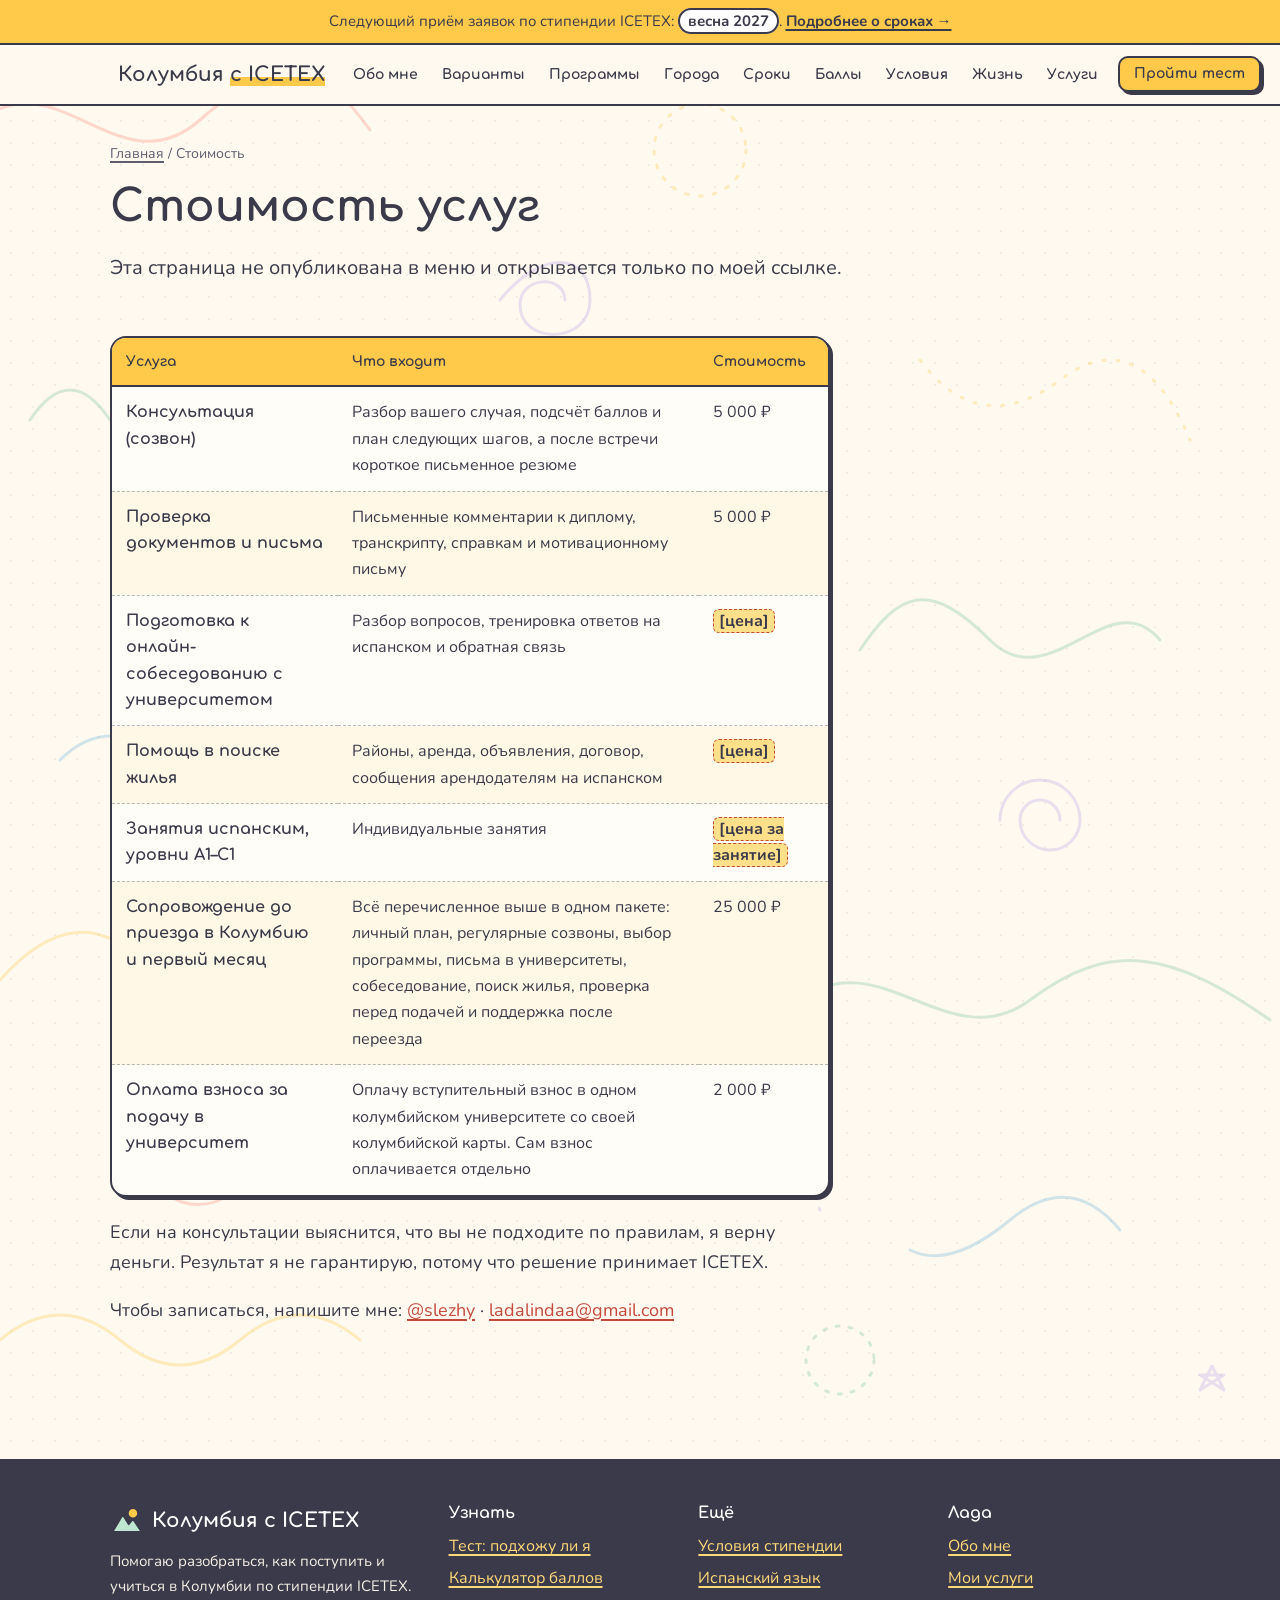
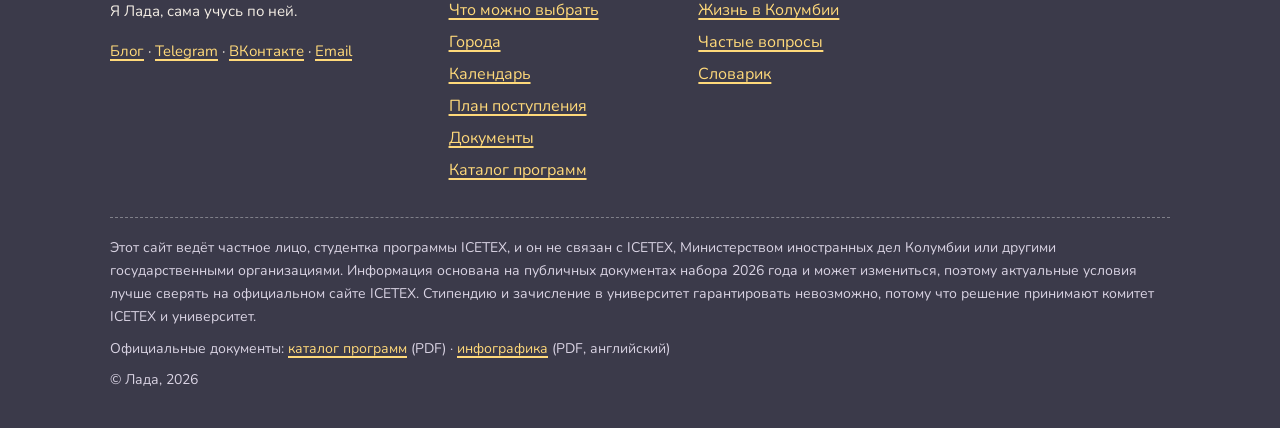
==== index.html @ 1577bf78 "Add files via upload" ====
<!DOCTYPE html>
<html lang="ru">
<head>
<meta charset="utf-8">
<meta name="viewport" content="width=device-width, initial-scale=1">
<title>Стоимость услуг</title>
<meta name="description" content="Закрытая страница">
<meta property="og:type" content="website">
<meta property="og:locale" content="ru_RU">
<meta property="og:title" content="Стоимость услуг">
<meta property="og:description" content="Закрытая страница">
<meta property="og:url" content="https://USERNAME.github.io/REPO/ceny-q7m2x/">
<meta name="theme-color" content="#FFC94A">
<link rel="icon" href="../assets/img/favicon.svg" type="image/svg+xml">
<link rel="preconnect" href="https://fonts.googleapis.com">
<link rel="preconnect" href="https://fonts.gstatic.com" crossorigin>
<link href="https://fonts.googleapis.com/css2?family=Caveat:wght@600&family=Comfortaa:wght@700&family=Nunito:wght@400;600;700;800&display=swap" rel="stylesheet">
<link rel="stylesheet" href="../assets/css/style.css">
<meta name="robots" content="noindex, nofollow">
</head>
<body>
<a class="skip-link" href="#main">Перейти к содержимому</a>

<!-- Плашка про ближайший набор: одинаковая на всех страницах -->
<div class="notice" role="note">
 <div class="notice__inner">
  <p>Следующий приём заявок по стипендии ICETEX: <mark class="hl hl--strong">весна 2027</mark>. <a href="../sroki/">Подробнее о сроках →</a></p>
 </div>
</div>

<header class="site-header">
 <div class="site-header__inner">
  <a class="logo" href="../" aria-label="На главную"><svg viewBox="0 0 40 40" aria-hidden="true"><circle cx="27" cy="12" r="6" fill="#FFC94A" stroke="#3B3A4A" stroke-width="2"/><path d="M3 34 L15 14 L22 25 L27 19 L37 34 Z" fill="#BFE6D0" stroke="#3B3A4A" stroke-width="2" stroke-linejoin="round"/></svg><span>Колумбия <em>с ICETEX</em></span></a>
  <button class="menu-toggle" type="button" aria-expanded="false" aria-controls="site-nav">Меню</button>
  <nav class="nav" id="site-nav" aria-label="Основное меню">
   <a href="../obo-mne/">Обо мне</a><a href="../varianty/">Варианты</a><a href="../katalog/">Программы</a><a href="../goroda/">Города</a><a href="../sroki/">Сроки</a><a href="../baly/">Баллы</a><a href="../usloviya/">Условия</a><a href="../byudzhet/">Жизнь</a><a href="../uslugi/">Услуги</a>
   <a class="btn" href="../test/">Пройти тест</a>
  </nav>
 </div>
</header>

<main id="main">
<section class="page-head"><div class="container"><nav class="crumbs" aria-label="Хлебные крошки"><a href="../">Главная</a> / Стоимость</nav><h1>Стоимость услуг</h1><p class="lead">Эта страница не опубликована в меню и открывается только по моей ссылке.</p></div></section><section class="section" style="padding-top:8px"><div class="container"><div class="text prose"><div class="table-wrap "><table><thead><tr><th scope="col">Услуга</th><th scope="col">Что входит</th><th scope="col">Стоимость</th></tr></thead><tbody><tr><td><strong>Консультация (созвон)</strong></td><td>Разбор вашего случая, подсчёт баллов и план следующих шагов, а после встречи короткое письменное резюме</td><td>5 000 ₽</td></tr><tr><td><strong>Проверка документов и письма</strong></td><td>Письменные комментарии к диплому, транскрипту, справкам и мотивационному письму</td><td>5 000 ₽</td></tr><tr><td><strong>Подготовка к онлайн-собеседованию с университетом</strong></td><td>Разбор вопросов, тренировка ответов на испанском и обратная связь</td><td><mark class="todo">[цена]</mark></td></tr><tr><td><strong>Помощь в поиске жилья</strong></td><td>Районы, аренда, объявления, договор, сообщения арендодателям на испанском</td><td><mark class="todo">[цена]</mark></td></tr><tr><td><strong>Занятия испанским, уровни A1–C1</strong></td><td>Индивидуальные занятия</td><td><mark class="todo">[цена за занятие]</mark></td></tr><tr><td><strong>Сопровождение до приезда в Колумбию и первый месяц</strong></td><td>Всё перечисленное выше в одном пакете: личный план, регулярные созвоны, выбор программы, письма в университеты, собеседование, поиск жилья, проверка перед подачей и поддержка после переезда</td><td>25 000 ₽</td></tr><tr><td><strong>Оплата взноса за подачу в университет</strong></td><td>Оплачу вступительный взнос в одном колумбийском университете со своей колумбийской карты. Сам взнос оплачивается отдельно</td><td>2 000 ₽</td></tr></tbody></table></div>
<p>Если на консультации выяснится, что вы не подходите по правилам, я верну деньги. Результат я не гарантирую, потому что решение принимает ICETEX.</p>
<p>Чтобы записаться, напишите мне: <a data-cfg="telegram" data-cfg-text class="is-todo" href="#">Telegram</a> · <a data-cfg="email" data-cfg-text class="is-todo" href="#">Email</a></p>
</div></div></section>
</main>

<div class="float-cta"><a class="btn" href="../test/">Пройти тест</a></div>

<footer class="site-footer">
 <div class="container">
  <div class="footer__grid">
   <div class="footer__about">
    <a class="logo" href="../" style="color:#fff"><svg viewBox="0 0 40 40" aria-hidden="true"><circle cx="27" cy="12" r="6" fill="#FFC94A" stroke="#3B3A4A" stroke-width="2"/><path d="M3 34 L15 14 L22 25 L27 19 L37 34 Z" fill="#BFE6D0" stroke="#3B3A4A" stroke-width="2" stroke-linejoin="round"/></svg><span>Колумбия с ICETEX</span></a>
    <p style="margin-top:12px">Помогаю разобраться, как поступить и учиться в Колумбии по стипендии ICETEX. Я Лада, сама учусь по ней.</p>
    <p><a data-cfg="instagram" class="is-todo " href="#">Блог</a> · <a data-cfg="telegram" class="is-todo " href="#">Telegram</a> · <a data-cfg="vk" class="is-todo " href="#">ВКонтакте</a> · <a data-cfg="email" class="is-todo " href="#">Email</a></p>
   </div>
   <div><h4>Узнать</h4><ul><li><a href="../test/">Тест: подхожу ли я</a></li><li><a href="../baly/">Калькулятор баллов</a></li><li><a href="../varianty/">Что можно выбрать</a></li><li><a href="../goroda/">Города</a></li><li><a href="../sroki/">Календарь</a></li><li><a href="../plan/">План поступления</a></li><li><a href="../dokumenty/">Документы</a></li><li><a href="../katalog/">Каталог программ</a></li></ul></div>
   <div><h4>Ещё</h4><ul><li><a href="../usloviya/">Условия стипендии</a></li><li><a href="../ispanskij/">Испанский язык</a></li><li><a href="../byudzhet/">Жизнь в Колумбии</a></li><li><a href="../voprosy/">Частые вопросы</a></li><li><a href="../slovar/">Словарик</a></li></ul></div>
   <div><h4>Лада</h4><ul><li><a href="../obo-mne/">Обо мне</a></li><li><a href="../uslugi/">Мои услуги</a></li></ul></div>
  </div>
  <div class="disclaimer">
   <p>Этот сайт ведёт частное лицо, студентка программы ICETEX, и он не связан с ICETEX, Министерством иностранных дел Колумбии или другими государственными организациями. Информация основана на публичных документах набора 2026 года и может измениться, поэтому актуальные условия лучше сверять на официальном сайте ICETEX. Стипендию и зачисление в университет гарантировать невозможно, потому что решение принимают комитет ICETEX и университет.</p>
   <p>Официальные документы: <a data-cfg="catalog" href="#">каталог программ</a> (PDF) · <a data-cfg="info" href="#">инфографика</a> (PDF, английский)</p>
   <p>© Лада, 2026</p>
  </div>
 </div>
</footer>

<script src="../assets/js/config.js"></script>
<script src="../assets/js/main.js"></script>
</body>
</html>
---- assets/css/style.css ----
/* ==========================================================================
   Сайт «Колумбия по стипендии ICETEX» — единый файл стилей
   Стиль: светлый «нарисованный от руки» (бумага, контур чернилами, маркер).
   Структура файла:
     1. Переменные (цвета, шрифты, радиусы)
     2. Базовые стили
     3. Макет (контейнеры, сетки)
     4. Плашка про набор и шапка
     5. Кнопки, карточки, бейджи, декор
     6. Главная: первый экран и блоки
     7. Заголовок внутренней страницы
     8. Текстовые страницы, списки, шаги
     9. Таблицы
    10. FAQ (аккордеон)
    11. Тест и калькулятор
    12. Города (фильтры)
    13. Формы
    14. Подвал
    15. Мобильная версия и доступность
   ========================================================================== */

/* ---------- 1. Переменные ---------- */
:root {
  --paper: #FFF9F0;        /* фон страницы */
  --paper-2: #FFF3E0;      /* чуть темнее, для полос */
  --card: #FFFDF8;         /* карточки */
  --ink: #3B3A4A;          /* основной текст и контуры */
  --ink-soft: #5F5E70;     /* вторичный текст (контраст на фоне > 4.5:1) */
  --mango: #FFC94A;        /* акцент: кнопки, маркер */
  --sky: #A8D8F0;
  --coral: #FF8C7A;
  --coral-text: #C4493A;   /* коралловый для текста */
  --mint: #BFE6D0;
  --lavender: #DCD0F2;
  --danger-bg: #FFE3DE;
  --ok-bg: #DFF3E7;

  /* «нарисованная» неровная рамка */
  --sketch: 255px 18px 225px 18px / 18px 225px 18px 255px;
  --sketch-2: 18px 225px 18px 255px / 255px 18px 225px 18px;

  --font-head: 'Comfortaa', 'Trebuchet MS', sans-serif;
  --font-body: 'Nunito', 'Segoe UI', sans-serif;
  --font-hand: 'Caveat', 'Segoe Script', cursive;

  --shadow: 4px 4px 0 var(--ink);
  --shadow-sm: 3px 3px 0 var(--ink);
  --line: 2px solid var(--ink);
  --maxw: 1100px;
  --textw: 720px;
}

/* ---------- 2. Базовые стили ---------- */
*, *::before, *::after { box-sizing: border-box; }
html { scroll-behavior: smooth; scroll-padding-top: 90px; -webkit-text-size-adjust: 100%; }
body {
  margin: 0;
  font-family: var(--font-body);
  font-size: 18px;
  line-height: 1.65;
  color: var(--ink);
  background-color: var(--paper);
  /* едва заметная «тетрадная» точка */
  background-image: radial-gradient(rgba(59,58,74,.07) 1px, transparent 1px);
  background-size: 22px 22px;
}
img, svg { max-width: 100%; display: block; }
a { color: var(--coral-text); text-decoration-thickness: 2px; text-underline-offset: 3px; }
a:hover { color: var(--ink); }
h1, h2, h3, h4 { font-family: var(--font-head); line-height: 1.25; margin: 0 0 .6em; color: var(--ink); }
h1 { font-size: clamp(28px, 5vw, 44px); }
h2 { font-size: clamp(24px, 3.6vw, 32px); }
h3 { font-size: clamp(19px, 2.6vw, 23px); }
p { margin: 0 0 1em; }
ul, ol { padding-left: 1.3em; margin: 0 0 1em; }
li { margin-bottom: .45em; }
hr { border: 0; border-top: 2px dashed rgba(59,58,74,.3); margin: 2em 0; }
:focus-visible { outline: 3px solid var(--coral-text); outline-offset: 3px; }
.skip-link {
  position: absolute; left: -999px; top: 8px; background: var(--mango); color: var(--ink);
  padding: 8px 14px; border: var(--line); border-radius: 10px; z-index: 100;
}
.skip-link:focus { left: 8px; }
.visually-hidden {
  position: absolute !important; width: 1px; height: 1px; overflow: hidden;
  clip: rect(0 0 0 0); white-space: nowrap;
}

/* ---------- 3. Макет ---------- */
.container { width: 100%; max-width: var(--maxw); margin: 0 auto; padding: 0 20px; }
.text { max-width: var(--textw); }
.section { padding: 56px 0; }
.section--tint { background: var(--paper-2); border-block: 2px dashed rgba(59,58,74,.25); }
.grid { display: grid; gap: 22px; }
.grid--2 { grid-template-columns: repeat(2, 1fr); }
.grid--3 { grid-template-columns: repeat(3, 1fr); }
.grid--4 { grid-template-columns: repeat(4, 1fr); }
.center { text-align: center; }
.stack > * + * { margin-top: 1.2em; }

/* ---------- 4. Плашка и шапка ---------- */
.notice {
  background: var(--mango);
  border-bottom: var(--line);
  font-size: 15px;
  line-height: 1.5;
}
.notice__inner { display: flex; gap: 12px; align-items: flex-start; padding: 10px 20px; max-width: var(--maxw); margin: 0 auto; }
.notice__icon { font-size: 20px; line-height: 1.3; }
.notice p { margin: 0; }
.notice a { color: var(--ink); font-weight: 700; white-space: nowrap; }

.site-header {
  position: sticky; top: 0; z-index: 50;
  background: rgba(255,249,240,.96);
  backdrop-filter: blur(6px);
  border-bottom: 2px solid var(--ink);
}
.site-header__inner { display: flex; align-items: center; gap: 18px; padding: 10px 20px; max-width: var(--maxw); margin: 0 auto; }
.logo {
  font-family: var(--font-head); font-weight: 700; font-size: 20px; color: var(--ink);
  text-decoration: none; display: flex; align-items: center; gap: 8px; white-space: nowrap;
}
.logo svg { width: 34px; height: 34px; }
.logo span em { font-style: normal; background: linear-gradient(transparent 60%, var(--mango) 60%); }
.nav { margin-left: auto; display: flex; align-items: center; gap: 4px; }
.nav a {
  font-family: var(--font-head); font-weight: 700; font-size: 14px; color: var(--ink);
  text-decoration: none; padding: 8px 10px; border-radius: 10px;
}
.nav a:hover { background: var(--lavender); }
.nav a[aria-current="page"] { background: var(--mango); border: 2px solid var(--ink); padding: 6px 8px; }
.nav .btn { margin-left: 6px; padding: 8px 14px; font-size: 14px; box-shadow: var(--shadow-sm); }
.menu-toggle {
  display: none; margin-left: auto; background: var(--mango); border: var(--line);
  border-radius: 12px; padding: 8px 14px; font: 700 15px var(--font-head); color: var(--ink);
  cursor: pointer; box-shadow: var(--shadow-sm);
}

/* ---------- 5. Кнопки, карточки, декор ---------- */
.btn {
  display: inline-flex; align-items: center; justify-content: center; gap: 8px;
  font-family: var(--font-head); font-weight: 700; font-size: 16px; line-height: 1.2;
  color: var(--ink); background: var(--mango);
  border: var(--line); border-radius: var(--sketch); padding: 14px 24px;
  text-decoration: none; cursor: pointer; box-shadow: var(--shadow);
  transition: transform .15s ease, box-shadow .15s ease;
}
.btn:hover { transform: translate(-2px,-2px); box-shadow: 6px 6px 0 var(--ink); color: var(--ink); }
.btn:active { transform: translate(2px,2px); box-shadow: 1px 1px 0 var(--ink); }
.btn--ghost { background: var(--card); }
.btn--coral { background: var(--coral); }
.btn--block { width: 100%; }
.btn[disabled] { opacity: .55; cursor: not-allowed; }
.btn-row { display: flex; flex-wrap: wrap; gap: 14px; margin-top: 1.2em; }

.card {
  background: var(--card); border: var(--line); border-radius: var(--sketch);
  padding: 24px; box-shadow: var(--shadow); position: relative;
}
.card--sky { background: #E5F4FB; }
.card--mint { background: #E7F6EE; }
.card--lavender { background: #EFE9FA; }
.card--sun { background: #FFF1C9; }
.card h3 { margin-bottom: .4em; }
.card p:last-child, .card ul:last-child { margin-bottom: 0; }
.card--link { text-decoration: none; color: var(--ink); display: block; transition: transform .15s, box-shadow .15s; }
.card--link:hover { transform: translate(-2px,-2px); box-shadow: 6px 6px 0 var(--ink); color: var(--ink); }
.card__emoji { font-size: 34px; line-height: 1; margin-bottom: 10px; }
.card__more { font-family: var(--font-head); font-weight: 700; color: var(--coral-text); margin-top: 10px; display: inline-block; }

/* заголовок с маркером */
.marker { background: linear-gradient(transparent 58%, var(--mango) 58%, var(--mango) 92%, transparent 92%); padding: 0 .12em; }
.marker--sky { background: linear-gradient(transparent 58%, var(--sky) 58%, var(--sky) 92%, transparent 92%); }
.marker--coral { background: linear-gradient(transparent 58%, #FFC1B6 58%, #FFC1B6 92%, transparent 92%); }

/* рукописная подпись */
.note { font-family: var(--font-hand); font-size: 26px; line-height: 1.2; color: var(--coral-text); }
.eyebrow { font-family: var(--font-hand); font-size: 26px; color: var(--coral-text); margin-bottom: 4px; }

.badge {
  display: inline-block; background: var(--lavender); border: 2px solid var(--ink);
  border-radius: 999px; padding: 3px 14px; font: 700 14px var(--font-head);
}
.badge--mango { background: var(--mango); }
.badge--mint { background: var(--mint); }
.badge--sky { background: var(--sky); }

/* «скотч» для фото */
.tape { position: relative; }
.tape::before {
  content: ""; position: absolute; top: -14px; left: 50%; width: 90px; height: 28px;
  transform: translateX(-50%) rotate(-3deg); background: rgba(255,201,74,.75);
  border: 1px dashed rgba(59,58,74,.35); z-index: 2;
}

/* пометки «заполнить» (видны, пока вы не вписали свои данные) */
mark.todo {
  background: #FFE08A; color: var(--ink); padding: 0 .3em; border-radius: 6px;
  border: 1.5px dashed var(--coral-text); font-weight: 700;
}
.is-todo { opacity: .6; }

/* ---------- 6. Главная ---------- */
.hero { padding: 48px 0 40px; position: relative; overflow: hidden; }
.hero__grid { display: grid; grid-template-columns: 1.25fr .75fr; gap: 36px; align-items: center; }
.hero h1 { margin-bottom: .5em; }
.hero__sub { font-size: 20px; color: var(--ink); max-width: 640px; }
.hero__author { font-family: var(--font-hand); font-size: 25px; line-height: 1.3; color: var(--coral-text); margin: 1em 0; }
.hero__hint { font-size: 15px; color: var(--ink-soft); margin-top: .8em; }
.hero__art { position: relative; min-height: 280px; }
.hero__art svg { width: 100%; height: auto; }

.checks { list-style: none; padding: 0; }
.checks li { position: relative; padding-left: 38px; margin-bottom: .9em; }
.checks li::before {
  content: "✓"; position: absolute; left: 0; top: 0; width: 26px; height: 26px; text-align: center;
  line-height: 24px; font-weight: 800; background: var(--mint); border: 2px solid var(--ink);
  border-radius: 50% 40% 50% 45%;
}

.steps { counter-reset: step; list-style: none; padding: 0; display: grid; gap: 18px; }
.steps > li {
  counter-increment: step; position: relative; background: var(--card); border: var(--line);
  border-radius: var(--sketch-2); padding: 18px 20px 18px 74px; box-shadow: var(--shadow-sm); margin: 0;
}
.steps > li::before {
  content: counter(step); position: absolute; left: 18px; top: 16px; width: 40px; height: 40px;
  display: grid; place-items: center; font: 700 20px var(--font-head); background: var(--mango);
  border: var(--line); border-radius: 50% 45% 55% 45%;
}
.steps > li strong:first-child { font-family: var(--font-head); }

.doubt { border-left: 6px solid var(--coral); padding: 4px 0 4px 18px; margin-bottom: 1.4em; }
.doubt h3 { margin-bottom: .2em; font-size: 19px; }

.cta-final { text-align: center; padding: 40px 24px; }
.cta-final h2 { max-width: 640px; margin-inline: auto; }

/* ---------- 7. Заголовок внутренней страницы ---------- */
.page-head { padding: 36px 0 24px; }
.crumbs { font-size: 14px; color: var(--ink-soft); margin-bottom: 14px; }
.crumbs a { color: var(--ink-soft); }
.page-head h1 { margin-bottom: .4em; }
.lead { font-size: 20px; max-width: 760px; }
.checked { display: inline-block; margin-top: .4em; font-size: 14px; color: var(--ink-soft); }

/* ---------- 8. Текстовые страницы ---------- */
.prose h2 { margin-top: 1.8em; }
.prose h3 { margin-top: 1.5em; }
.prose > :first-child { margin-top: 0; }
.callout {
  border: var(--line); border-radius: var(--sketch); padding: 18px 22px; background: #FFF1C9;
  margin: 1.4em 0; box-shadow: var(--shadow-sm);
}
.callout--sky { background: #E5F4FB; }
.callout--mint { background: #E7F6EE; }
.callout--coral { background: var(--danger-bg); }
.callout > :last-child { margin-bottom: 0; }
.callout strong.callout__title { font-family: var(--font-head); display: block; margin-bottom: .3em; }
.cta-box { margin: 2em 0 0; }
.toc { display: flex; flex-wrap: wrap; gap: 10px; margin: 0 0 1.6em; padding: 0; list-style: none; }
.toc a { display: inline-block; padding: 6px 14px; border: 2px solid var(--ink); border-radius: 999px; background: var(--card); text-decoration: none; color: var(--ink); font: 700 14px var(--font-head); }
.toc a:hover { background: var(--mango); }

.timeline { list-style: none; padding: 0; border-left: 3px dashed var(--ink); margin-left: 12px; }
.timeline li { position: relative; padding: 0 0 14px 28px; margin: 0; }
.timeline li::before { content: ""; position: absolute; left: -11px; top: 8px; width: 18px; height: 18px; background: var(--mango); border: 2px solid var(--ink); border-radius: 50%; }

.photo-frame {
  background: var(--lavender); border: var(--line); border-radius: var(--sketch); padding: 12px;
  box-shadow: var(--shadow); aspect-ratio: 4/5; display: grid; place-items: center; overflow: hidden; position: relative;
}
.photo-frame img { width: 100%; height: 100%; object-fit: cover; border-radius: 14px; }
.photo-frame__ph { text-align: center; font-family: var(--font-hand); font-size: 28px; padding: 20px; }

/* ---------- 9. Таблицы ---------- */
.table-wrap { overflow-x: auto; margin: 1.2em 0; border: var(--line); border-radius: 16px; background: var(--card); box-shadow: var(--shadow-sm); }
table { width: 100%; border-collapse: collapse; font-size: 16px; }
th, td { padding: 12px 14px; text-align: left; vertical-align: top; border-bottom: 1.5px dashed rgba(59,58,74,.35); }
thead th { background: var(--mango); font-family: var(--font-head); font-size: 14px; border-bottom: var(--line); white-space: nowrap; }
tbody tr:last-child td { border-bottom: 0; }
tbody tr:nth-child(even) { background: rgba(255,201,74,.10); }
td strong { font-family: var(--font-head); }
.pts { display: inline-block; min-width: 38px; text-align: center; padding: 1px 8px; border: 2px solid var(--ink); border-radius: 999px; font: 700 15px var(--font-head); }
.pts--20 { background: var(--mint); }
.pts--10 { background: var(--sky); }
.pts--5  { background: var(--lavender); }
tfoot td { font-weight: 800; background: var(--paper-2); }

/* ---------- 10. FAQ ---------- */
details.faq { background: var(--card); border: var(--line); border-radius: 16px; margin-bottom: 14px; box-shadow: var(--shadow-sm); }
details.faq summary {
  cursor: pointer; list-style: none; padding: 16px 52px 16px 20px; font: 700 17px var(--font-head); position: relative;
}
details.faq summary::-webkit-details-marker { display: none; }
details.faq summary::after {
  content: "+"; position: absolute; right: 16px; top: 50%; transform: translateY(-50%);
  width: 28px; height: 28px; line-height: 24px; text-align: center; font-size: 22px;
  background: var(--mango); border: 2px solid var(--ink); border-radius: 50%;
}
details.faq[open] summary::after { content: "–"; }
details.faq .faq__body { padding: 0 20px 18px; }
details.faq .faq__body p:last-child { margin: 0; }

/* ---------- 11. Тест и калькулятор ---------- */
.quiz { display: grid; gap: 16px; }
.q {
  background: var(--card); border: var(--line); border-radius: var(--sketch-2); padding: 18px 20px;
  box-shadow: var(--shadow-sm); border-inline-start-width: 6px;
}
.q.is-yes { border-inline-start-color: #2F9E6B; }
.q.is-no { border-inline-start-color: var(--coral-text); }
.q fieldset { border: 0; margin: 0; padding: 0; }
.q legend { font-weight: 700; padding: 0; margin-bottom: 10px; }
.q__num { font-family: var(--font-head); color: var(--coral-text); margin-right: 6px; }
.choice { display: inline-flex; gap: 10px; margin-right: 12px; }
.choice input { position: absolute; opacity: 0; }
.choice span {
  display: inline-block; padding: 8px 22px; border: var(--line); border-radius: 999px; background: var(--paper);
  font: 700 15px var(--font-head); cursor: pointer; transition: background .15s;
}
.choice input:focus-visible + span { outline: 3px solid var(--coral-text); outline-offset: 2px; }
.choice input:checked + span { background: var(--mango); box-shadow: 2px 2px 0 var(--ink); }
.quiz-progress { height: 14px; border: var(--line); border-radius: 999px; background: var(--card); overflow: hidden; margin-bottom: 8px; }
.quiz-progress i { display: block; height: 100%; width: 0; background: var(--mango); border-right: 2px solid var(--ink); transition: width .3s; }
.quiz-progress-label { font-size: 14px; color: var(--ink-soft); margin-bottom: 18px; }

.result { display: none; margin-top: 28px; }
.result.is-shown { display: block; animation: pop .35s ease; }
.result__score { font: 700 clamp(40px, 8vw, 64px) var(--font-head); line-height: 1; }
.result__score small { font-size: .4em; color: var(--ink-soft); }
.meter { height: 22px; border: var(--line); border-radius: 999px; background: var(--card); overflow: hidden; margin: 14px 0; }
.meter i { display: block; height: 100%; width: 0; background: linear-gradient(90deg, var(--mango), var(--coral)); transition: width .5s ease; }
@keyframes pop { from { opacity: 0; transform: translateY(8px); } to { opacity: 1; transform: none; } }

.calc-grid { display: grid; grid-template-columns: repeat(2, 1fr); gap: 18px; }
.field { display: grid; gap: 6px; }
.field > label, .field > .label { font: 700 15px var(--font-head); }
.field small { color: var(--ink-soft); font-size: 14px; line-height: 1.4; }

/* ---------- 12. Города ---------- */
.filters { display: flex; flex-wrap: wrap; gap: 10px; align-items: center; margin: 1.2em 0 .6em; }
.chip {
  padding: 8px 16px; border: var(--line); border-radius: 999px; background: var(--card);
  font: 700 14px var(--font-head); color: var(--ink); cursor: pointer;
}
.chip[aria-pressed="true"] { background: var(--mango); box-shadow: 2px 2px 0 var(--ink); }
.filters input[type="search"] { flex: 1 1 200px; max-width: 280px; }
.count-note { font-size: 14px; color: var(--ink-soft); }
th button.sort { all: unset; cursor: pointer; font: inherit; }
th button.sort:focus-visible { outline: 3px solid var(--coral-text); }
th button.sort::after { content: " ↕"; font-weight: 400; }
tr[hidden] { display: none; }

/* ---------- 13. Формы ---------- */
input[type="text"], input[type="email"], input[type="search"], select, textarea {
  width: 100%; font: 400 17px var(--font-body); color: var(--ink); background: var(--card);
  border: var(--line); border-radius: 14px; padding: 12px 14px;
}
textarea { min-height: 120px; resize: vertical; }
select { appearance: auto; }
input:focus, select:focus, textarea:focus { outline: 3px solid var(--sky); outline-offset: 1px; }
.consent { display: flex; gap: 10px; align-items: flex-start; font-size: 15px; line-height: 1.45; }
.consent input { width: 22px; height: 22px; margin-top: 2px; flex: none; accent-color: var(--coral-text); }
.form { display: grid; gap: 14px; }
.form__msg { display: none; padding: 12px 16px; border: var(--line); border-radius: 12px; font-weight: 700; }
.form__msg.is-shown { display: block; }
.form__msg--ok { background: var(--ok-bg); }
.form__msg--err { background: var(--danger-bg); }
.hp { position: absolute; left: -9999px; }
.subscribe { display: grid; grid-template-columns: 1fr 1fr; gap: 28px; align-items: center; }
.subscribe__row { display: flex; gap: 10px; flex-wrap: wrap; }
.subscribe__row input { flex: 1 1 220px; }

/* ---------- 14. Подвал ---------- */
.site-footer { background: var(--ink); color: #F5EFE6; margin-top: 60px; padding: 44px 0 28px; }
.site-footer a { color: #FFD97A; }
.site-footer a:hover { color: #fff; }
.footer__grid { display: grid; grid-template-columns: 1.4fr 1fr 1fr 1fr; gap: 28px; }
.footer__grid h4 { color: #fff; font-size: 16px; margin-bottom: .6em; }
.footer__grid ul { list-style: none; padding: 0; margin: 0; }
.footer__grid li { margin-bottom: .35em; font-size: 16px; }
.footer__about { font-size: 15px; }
.disclaimer { border-top: 1px dashed rgba(255,255,255,.35); margin-top: 28px; padding-top: 18px; font-size: 14px; color: #D9D3E3; }
.disclaimer p { margin-bottom: .6em; }

/* плавающая кнопка «Пройти тест» на телефоне */
.float-cta { display: none; }

/* ---------- 15. Мобильная версия и доступность ---------- */
@media (max-width: 1120px) {
  .grid--4 { grid-template-columns: repeat(2, 1fr); }
  .footer__grid { grid-template-columns: 1fr 1fr; }
  .nav a { padding: 8px 6px; font-size: 13px; }
}
@media (max-width: 1120px) {
  .menu-toggle { display: block; }
  .nav {
    display: none; position: absolute; left: 0; right: 0; top: 100%; flex-direction: column; align-items: stretch;
    gap: 2px; background: var(--paper); border-bottom: 2px solid var(--ink); padding: 12px 20px 18px;
    max-height: calc(100vh - 80px); overflow-y: auto;
  }
  .nav.is-open { display: flex; }
  .nav a { font-size: 17px; padding: 12px 10px; }
  .nav .btn { margin: 8px 0 0; text-align: center; }
  .site-header { position: sticky; }
}
@media (max-width: 720px) {
  body { font-size: 17px; }
  .section { padding: 40px 0; }
  .hero__grid, .subscribe { grid-template-columns: 1fr; }
  .hero__art { min-height: 0; max-width: 240px; margin: 0 auto; }
  .grid--2, .grid--3, .grid--4, .calc-grid { grid-template-columns: 1fr; }
  .btn { width: 100%; }
  .btn-row { flex-direction: column; }
  .steps > li { padding-left: 66px; }
  .footer__grid { grid-template-columns: 1fr; }
  .notice__inner { padding: 10px 16px; }
  .notice a { white-space: normal; }
  .float-cta {
    display: block; position: fixed; right: 14px; bottom: 14px; z-index: 40;
  }
  .float-cta .btn { width: auto; padding: 12px 18px; font-size: 15px; }
  table { font-size: 15px; }
  th, td { padding: 10px; }
}
@media (prefers-reduced-motion: reduce) {
  html { scroll-behavior: auto; }
  *, *::before, *::after { animation: none !important; transition: none !important; }
}
@media print {
  .notice, .site-header, .site-footer, .float-cta, .btn-row { display: none !important; }
  body { background: #fff; }
}

/* ---------- v2: маркер, иконки, аватар, карта, цены ---------- */
.hl { background: linear-gradient(transparent 55%, rgba(255,201,74,.75) 55%); color: inherit; padding: 0 2px; border-radius: 2px; font-weight: 700; }
.hl--strong { background: #fff; padding: 1px 8px; border: 2px solid var(--ink); border-radius: 999px; }
.ico { width: 44px; height: 44px; display: block; }
.ico--sm { width: 24px; height: 24px; flex: none; margin-top: 1px; }
.card__icon { margin-bottom: 8px; }
.author { display: flex; gap: 16px; align-items: center; margin: 18px 0; }
.author p { margin: 0; }
.avatar { flex: none; width: 96px; height: 96px; border-radius: 50%; border: var(--line); background: var(--lavender); overflow: hidden; display: grid; place-items: center; box-shadow: var(--shadow-sm); }
.avatar img { width: 100%; height: 100%; object-fit: cover; }
.avatar__ph { font: 700 36px var(--font-head); }
.about-grid { display: grid; grid-template-columns: 300px 1fr; gap: 36px; align-items: start; }
@media (max-width: 800px) { .about-grid { grid-template-columns: 1fr; } .about-grid .tape { max-width: 280px; } .author { align-items: flex-start; } .avatar { width: 72px; height: 72px; } }
.map-scroll { overflow-x: auto; -webkit-overflow-scrolling: touch; border: var(--line); border-radius: 16px; background: var(--card); padding: 8px; }
.map-scroll svg { min-width: 560px; width: 100%; height: auto; display: block; }
.map-hint { color: var(--ink-soft); font-size: 15px; }
.cost { font: 700 15px var(--font-head); white-space: nowrap; letter-spacing: 1px; }
.cost b { color: var(--ink); }
.cost { color: #C9C3D6; }
.price { font: 700 24px var(--font-head); margin: .4em 0; }
.price small { font: 400 14px var(--font-body); color: var(--ink-soft); display: block; }
.opt { font-weight: 400; color: var(--ink-soft); font-size: 14px; }
.figure { margin: 1.4em 0; }
.photo-frame--wide { aspect-ratio: 16/10; }
.contacts { list-style: none; padding: 0; }
.contacts li { margin-bottom: .4em; }
.unis { font-size: 14px; max-width: 380px; color: var(--ink-soft); }
.hero__art svg { max-width: 100%; }

/* ---------- v3: фоновые картинки под текстом, без значков ---------- */
.checks li::before { content: ""; width: 14px; height: 14px; top: 7px; left: 6px; background: var(--mango); border: 2px solid var(--ink); border-radius: 50% 40% 50% 45%; }
[class*="bg-"] { background-repeat: no-repeat; background-position: right -8px bottom -6px; background-size: 42% auto; }
.bg-mountains { background-image: url(../img/bg/mountains.svg); }
.bg-palms { background-image: url(../img/bg/palms.svg); }
.bg-coffee { background-image: url(../img/bg/coffee.svg); }
.bg-city { background-image: url(../img/bg/city.svg); }
.bg-road { background-image: url(../img/bg/road.svg); }
.bg-waves { background-image: url(../img/bg/waves.svg); }
[class*="bg-"] p { position: relative; max-width: 100%; }
.card[class*="bg-"] { padding-bottom: 40px; }
.notice__inner { align-items: center; justify-content: center; text-align: center; }

/* ---------- v3: интерактивные карты ---------- */
.map-hero .c { cursor: pointer; outline: none; }
.map-hero .c:hover path, .map-hero .c:focus path { fill: #FFE08A; }
.map-hero .c--col:hover path, .map-hero .c--col:focus path { fill: #FFB020; }
.map-tip { position: fixed; z-index: 50; max-width: 270px; background: var(--card); border: var(--line); border-radius: 14px; padding: 10px 14px; box-shadow: var(--shadow-sm); pointer-events: none; font-size: 14px; line-height: 1.4; }
.map-tip[hidden] { display: none; }
.map-tip strong { display: block; font-family: var(--font-head); font-size: 15px; }
.map-tip em { display: block; font-style: normal; color: var(--ink-soft); margin-top: 2px; }
.map-cities .city { cursor: pointer; outline: none; transition: opacity .15s; }
.map-cities .bound { opacity: 0; transition: opacity .15s; pointer-events: none; }
.map-cities .city:hover .bound, .map-cities .city:focus .bound { opacity: 1; }
.map-cities .lg { cursor: pointer; outline: none; }
.map-cities .lg:hover rect, .map-cities .lg:focus rect, .map-cities .lg.is-on rect { fill: #FFF3E0; }
.map-cities[class*="is-g"] .city, .map-cities[class*="is-g"] .lead { opacity: .18; }
.map-cities.is-g20 .city[data-pts="20"], .map-cities.is-g20 .lead[data-pts="20"],
.map-cities.is-g10 .city[data-pts="10"], .map-cities.is-g10 .lead[data-pts="10"],
.map-cities.is-g5 .city[data-pts="5"], .map-cities.is-g5 .lead[data-pts="5"] { opacity: 1; }
.map-cities.is-g20 .city[data-pts="20"] .bound, .map-cities.is-g10 .city[data-pts="10"] .bound, .map-cities.is-g5 .city[data-pts="5"] .bound { opacity: 1; }
.map-list { margin-top: 12px; min-height: 3em; }
.map-list strong { font-family: var(--font-head); }

/* ---------- v3: прочее ---------- */
.two-photos { display: grid; grid-template-columns: 1fr 1fr; gap: 16px; margin: 1.4em 0; }
.two-photos .photo-frame { aspect-ratio: 4/3; }
.photo-frame__ph { border: 2px dashed var(--ink-soft); border-radius: 14px; color: var(--ink-soft); font-size: 22px; }
@media (max-width: 600px) { .two-photos { grid-template-columns: 1fr; } }
.h1-line { display: block; }
h1 .hl { white-space: nowrap; }
.stat { font: 800 44px var(--font-head); line-height: 1; }
.stat small { display: block; font: 400 15px var(--font-body); color: var(--ink-soft); margin-top: 6px; }
.field-row { display: grid; grid-template-columns: 1fr 1fr; gap: 12px; }
@media (max-width: 600px) { .field-row { grid-template-columns: 1fr; } }
.choice span { font-size: 18px; }

.map-tip__img { display: block; width: 100%; max-height: 130px; object-fit: cover; border-radius: 10px; margin-bottom: 8px; }
.map-tip { max-width: 250px; }
h1, h2, h3, .lead { text-wrap: balance; }
p, li { text-wrap: pretty; }
.city-thumb { width: 56px; height: 40px; object-fit: cover; border-radius: 8px; border: 2px solid var(--ink); vertical-align: middle; margin-right: 8px; }

/* ---------- v5: каталог программ ---------- */
.prog-filters { display: grid; grid-template-columns: 2fr 1fr 1fr 1fr; gap: 14px; margin: 14px 0; }
@media (max-width: 800px) { .prog-filters { grid-template-columns: 1fr 1fr; } .prog-filters .field:first-child { grid-column: 1 / -1; } }
details.area { background: var(--card); border: var(--line); border-radius: 16px; box-shadow: var(--shadow-sm); margin: 0 0 14px; }
details.area[hidden] { display: none; }
details.area > summary { cursor: pointer; padding: 16px 20px; font: 700 18px var(--font-head); list-style: none; display: flex; justify-content: space-between; gap: 12px; align-items: center; }
details.area > summary::-webkit-details-marker { display: none; }
details.area > summary::after { content: "+"; font-size: 24px; line-height: 1; }
details.area[open] > summary::after { content: "\2212"; }
.area__count { background: var(--mango); border: 2px solid var(--ink); border-radius: 999px; padding: 0 10px; font-size: 15px; margin-left: auto; }
details.area .table-wrap { margin: 0; border: 0; border-top: var(--line); border-radius: 0 0 16px 16px; box-shadow: none; }
.prog-name strong { display: block; }
.prog-uni { display: block; color: var(--ink-soft); font-size: 14px; margin-top: 2px; }
.prog-table td, .prog-table th { font-size: 15px; }
.prog-table tr[hidden] { display: none; }
.nav a, .nav .btn { white-space: nowrap; }

/* ---------- v6: рисованный фон, памятка, статистика, блоки-призывы ---------- */
body {
  background-image: url("../img/bg/doodles.svg"), radial-gradient(rgba(59,58,74,.07) 1px, transparent 1px);
  background-size: 1400px auto, 22px 22px;
  background-repeat: repeat-y, repeat;
  background-position: center top, 0 0;
}
.section--tint { background: rgba(255,243,224,.78); }

.facts { list-style: none; padding: 0; margin: 18px 0 0; display: grid; grid-template-columns: repeat(4, 1fr); gap: 14px; }
.facts li { margin: 0; background: var(--card); border: var(--line); border-radius: 16px; box-shadow: var(--shadow-sm); padding: 14px 16px; }
.facts span { display: block; font-size: 14px; color: var(--ink-soft); }
.facts b { font: 800 17px/1.3 var(--font-head); display: block; margin-top: 2px; }
@media (max-width: 900px) { .facts { grid-template-columns: repeat(2, 1fr); } }
@media (max-width: 480px) { .facts { grid-template-columns: 1fr; } }
.why { display: grid; grid-template-columns: repeat(3, 1fr); gap: 16px; margin-top: 12px; }
.why__i { background-color: var(--card); border: var(--line); border-radius: 16px; box-shadow: var(--shadow-sm); padding: 16px 18px 36px; }
.why__i b { font: 800 19px var(--font-head); display: block; margin-bottom: 6px; }
.why__i p { margin: 0; font-size: 16px; }
@media (max-width: 900px) { .why { grid-template-columns: 1fr 1fr; } }
@media (max-width: 560px) { .why { grid-template-columns: 1fr; } }

.stats { align-items: stretch; }
.stat-card { display: flex; flex-direction: column; gap: 8px; }
.stat-card .stat { font-size: 72px; margin: 0; }
.stat-card .stat-cap { font: 700 18px/1.35 var(--font-head); margin: 0; }
.stat-card p { margin: 0; }
.dots { display: grid; grid-template-columns: repeat(14, 1fr); gap: 5px; margin-top: 8px; }
.dot { width: 100%; aspect-ratio: 1; border: 2px solid var(--ink); border-radius: 50%; background: var(--paper); display: block; }
.dot--r { background: #FF8C7A; }
.dot--inl { display: inline-block; width: 14px; vertical-align: -2px; margin-right: 6px; }
.years { list-style: none; padding: 0; margin: 6px 0 0; }
.years li { display: flex; align-items: center; gap: 14px; margin: 0 0 10px; }
.years b { font: 800 18px var(--font-head); width: 52px; }
.yr-dots { display: flex; gap: 6px; align-items: center; }
.yr-dots .dot { width: 22px; }
.yr-dots em { color: var(--ink-soft); font-size: 15px; }

.follow { display: flex; flex-direction: column; gap: 12px; }
.follow .btn { width: 100%; text-align: center; }
.docs-box ul { margin: 0; }
.blog-box { margin: 1.4em 0; }
.blog-box .btn { margin-top: 6px; }
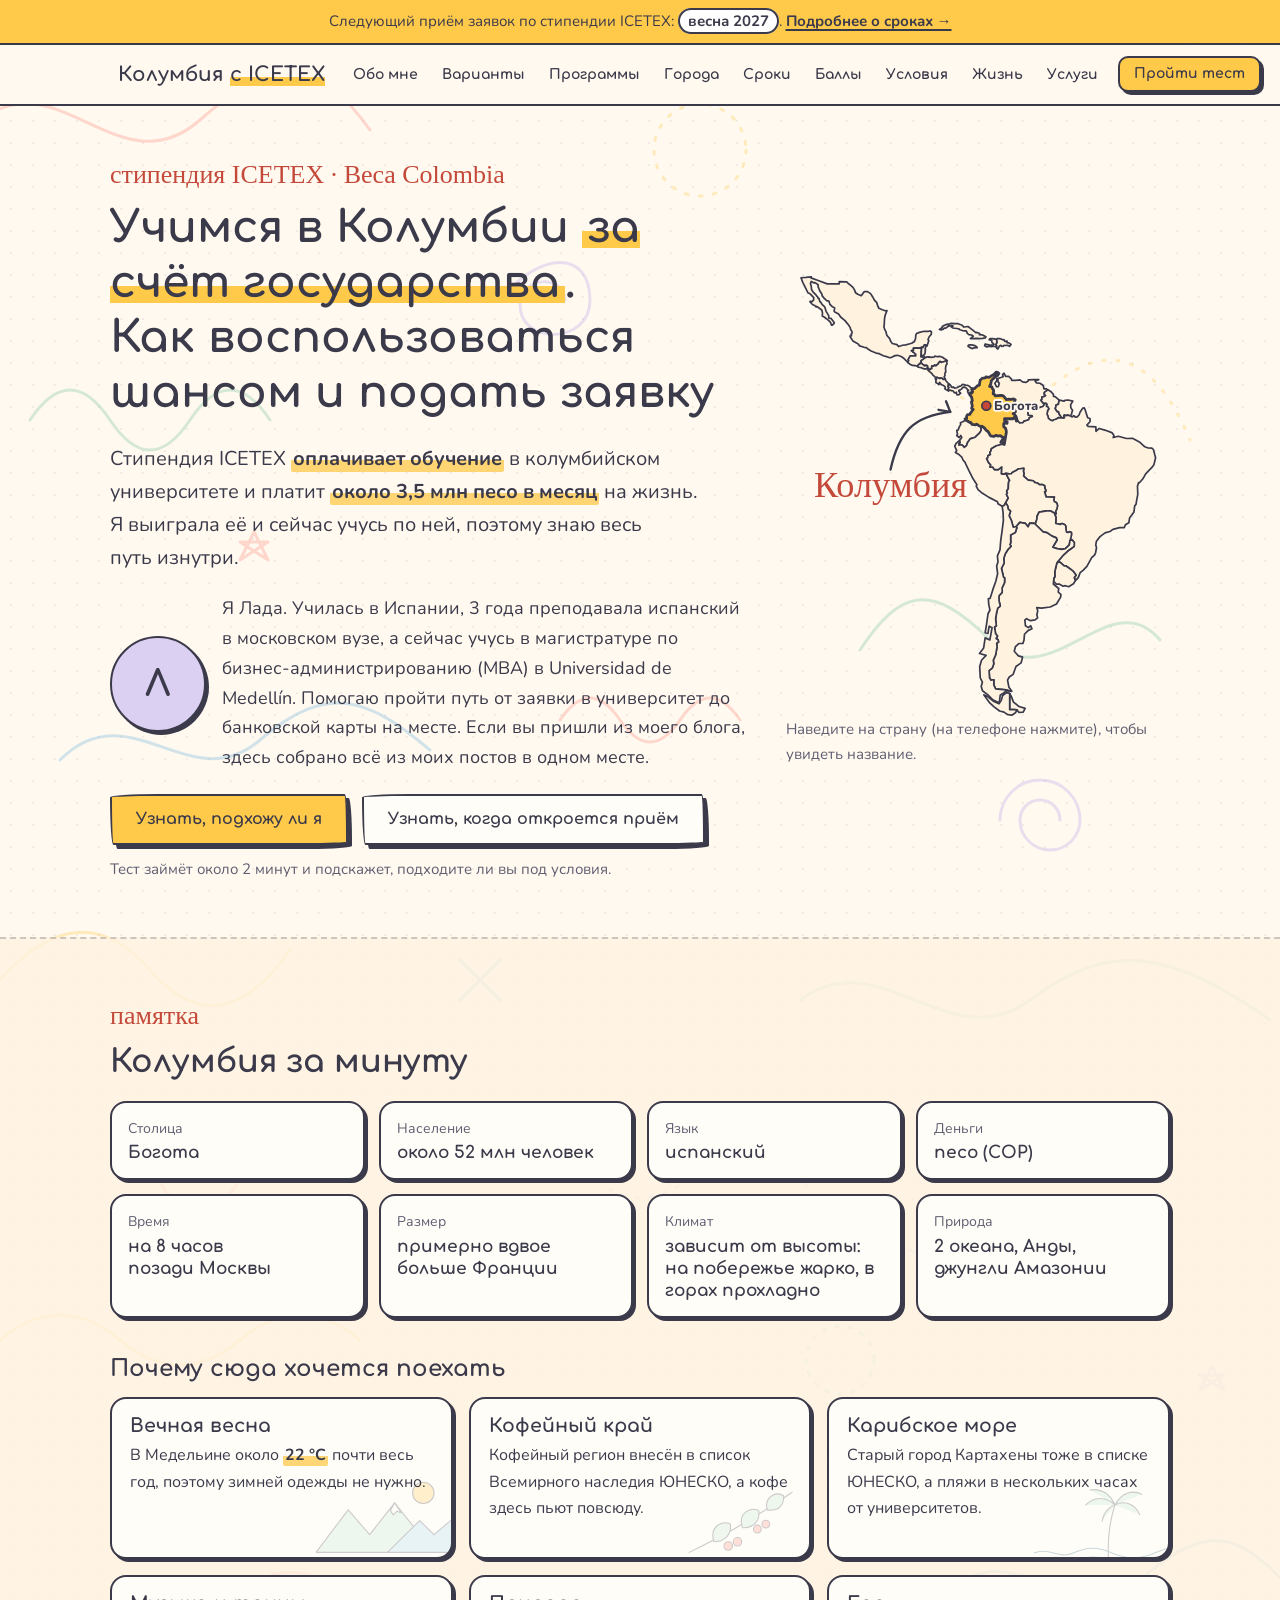
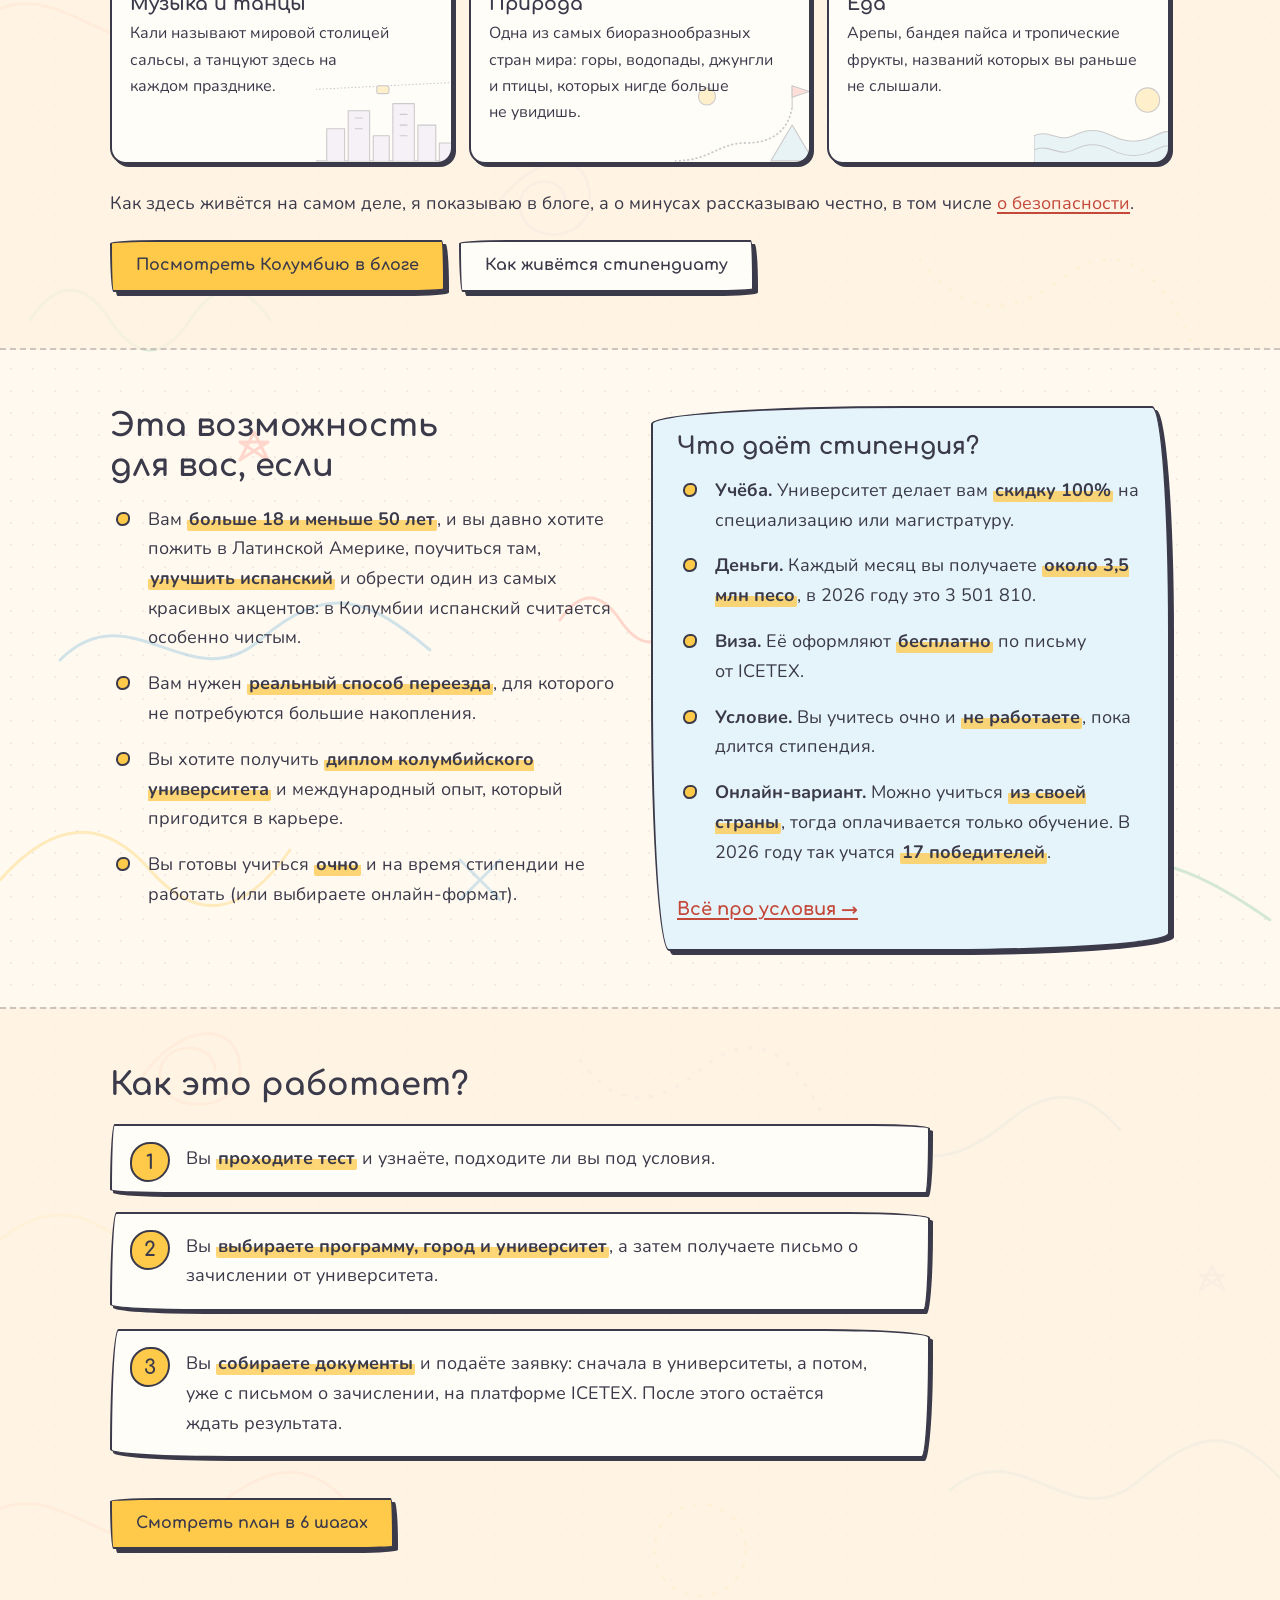
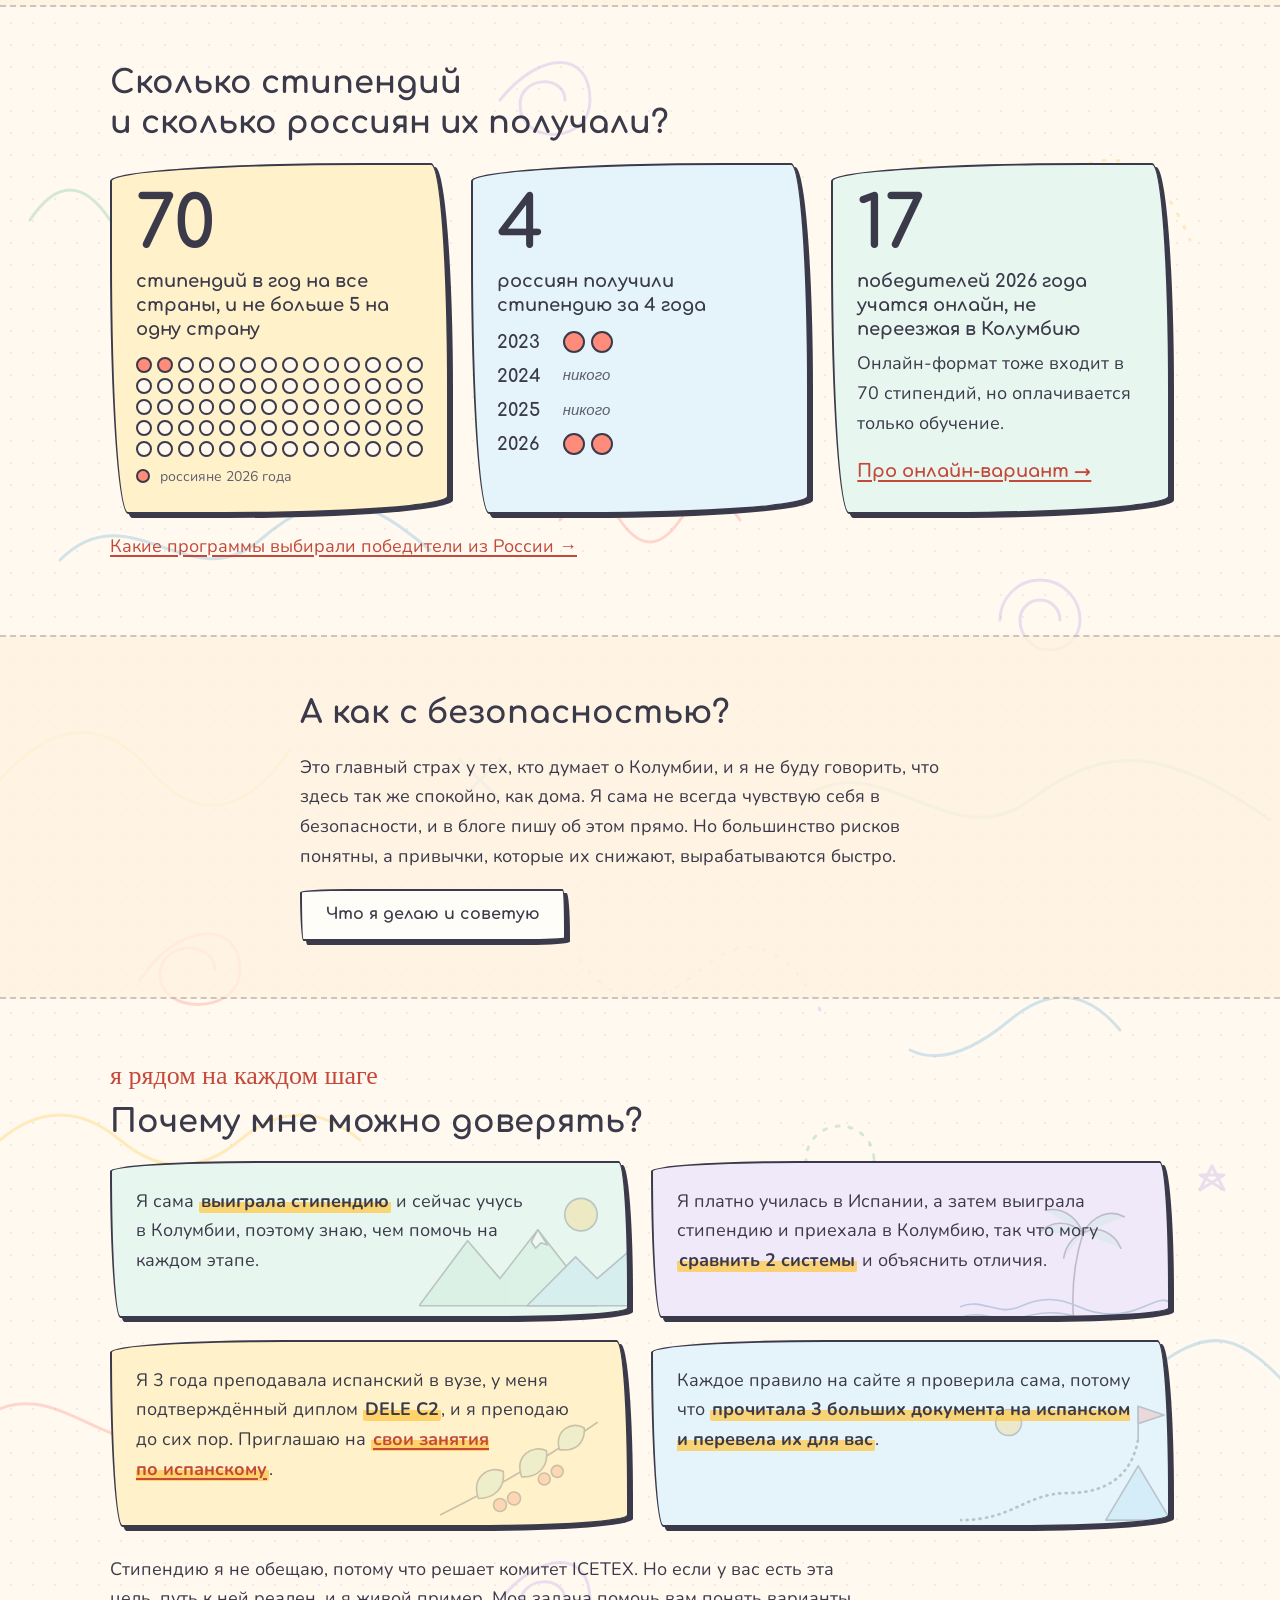
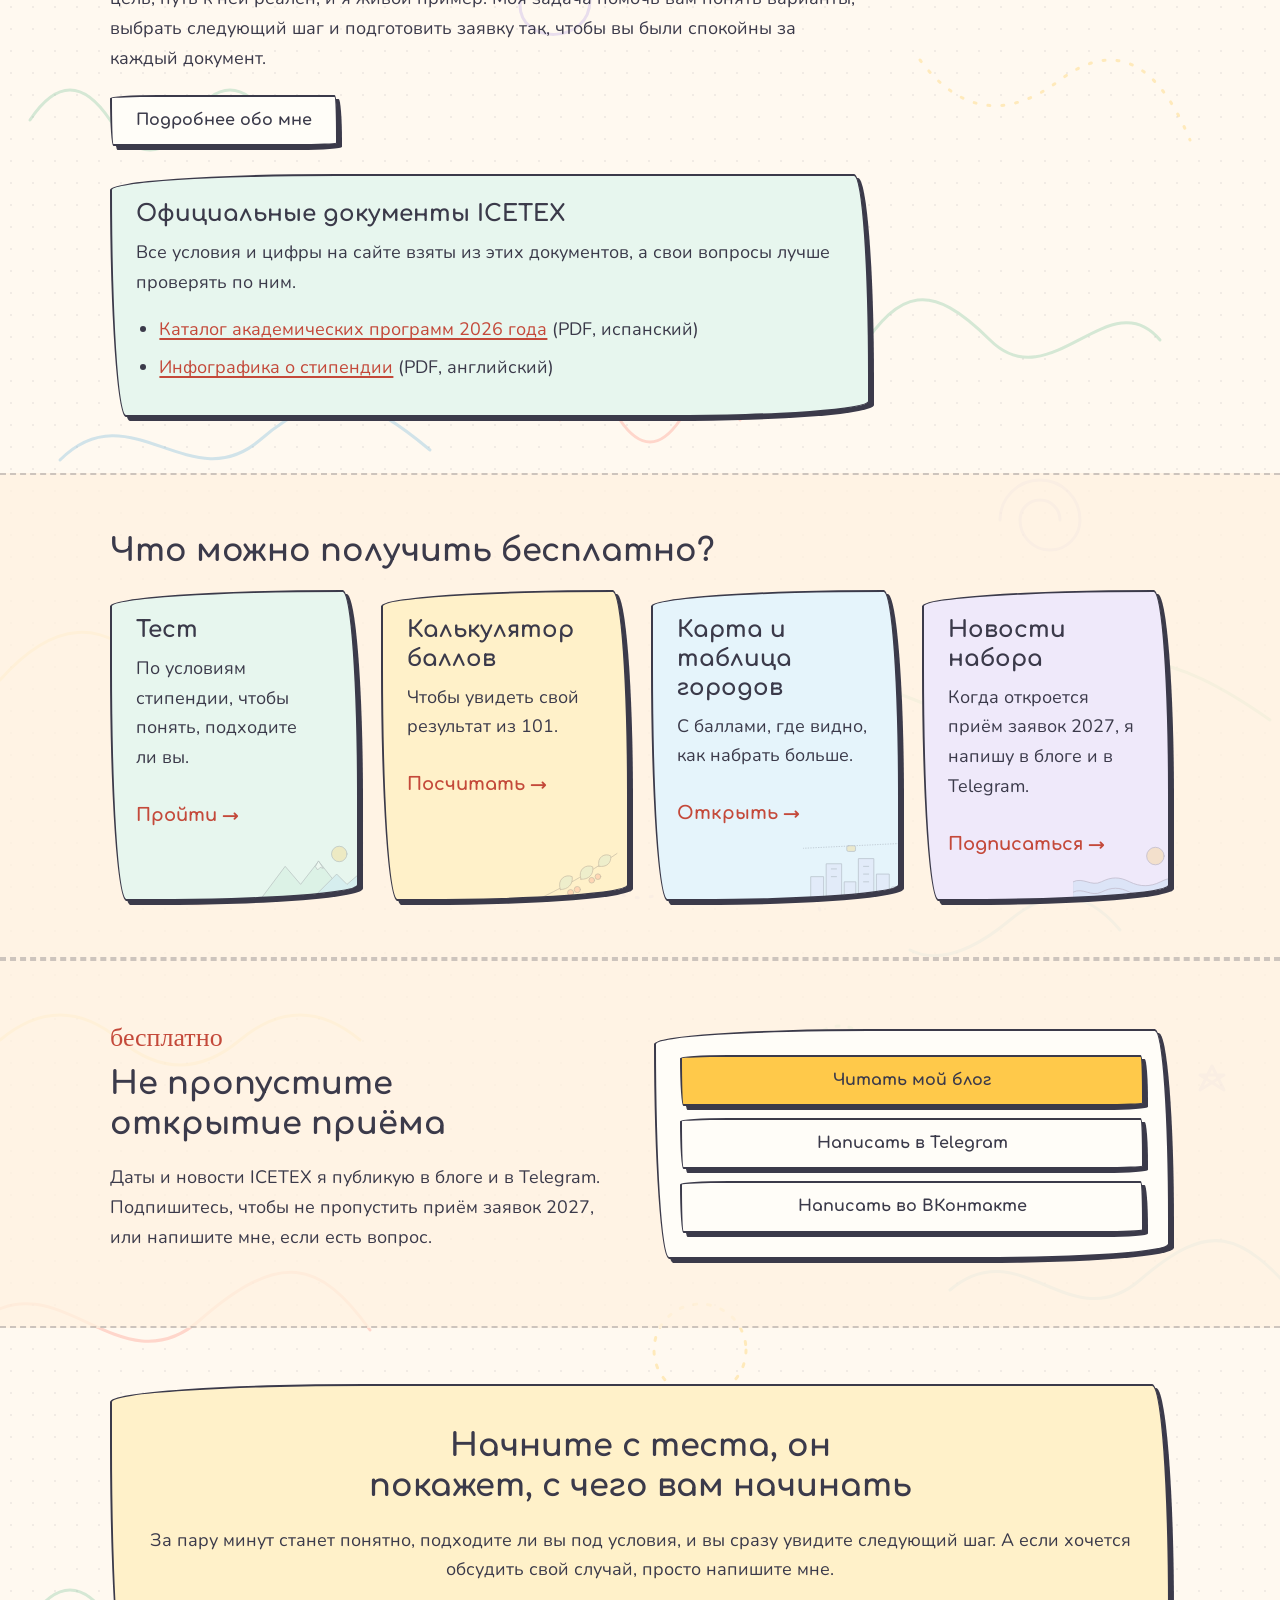
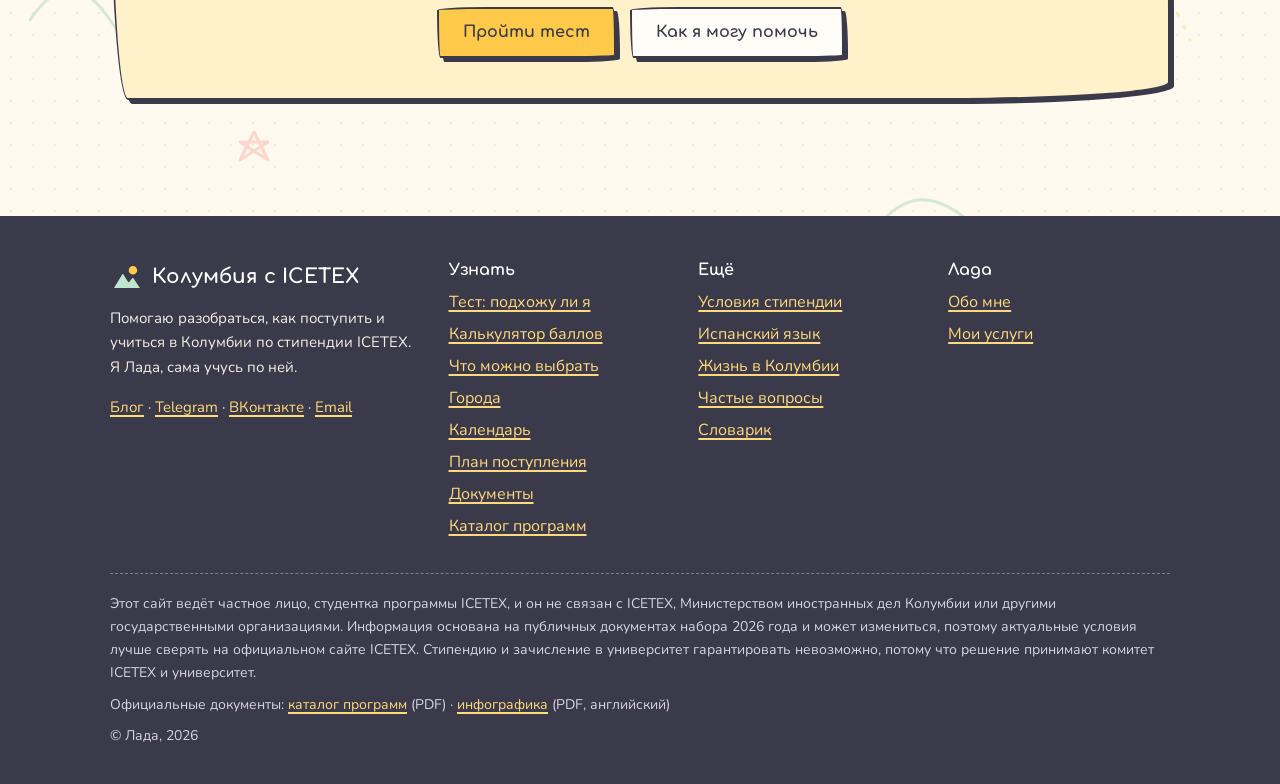
==== commit f216d550: "Add files via upload" ====
--- a/index.html
+++ b/index.html
@@ -3,20 +3,19 @@
 <head>
 <meta charset="utf-8">
 <meta name="viewport" content="width=device-width, initial-scale=1">
-<title>Стоимость услуг</title>
-<meta name="description" content="Закрытая страница">
+<title>Стипендия ICETEX на русском: как поступить в Колумбию</title>
+<meta name="description" content="Стипендия ICETEX (Beca Colombia) на русском: требования, документы, баллы, города, календарь набора. От студентки программы.">
 <meta property="og:type" content="website">
 <meta property="og:locale" content="ru_RU">
-<meta property="og:title" content="Стоимость услуг">
-<meta property="og:description" content="Закрытая страница">
-<meta property="og:url" content="https://USERNAME.github.io/REPO/ceny-q7m2x/">
+<meta property="og:title" content="Стипендия ICETEX на русском: как поступить в Колумбию">
+<meta property="og:description" content="Стипендия ICETEX (Beca Colombia) на русском: требования, документы, баллы, города, календарь набора. От студентки программы.">
+<meta property="og:url" content="https://USERNAME.github.io/REPO/">
 <meta name="theme-color" content="#FFC94A">
-<link rel="icon" href="../assets/img/favicon.svg" type="image/svg+xml">
+<link rel="icon" href="assets/img/favicon.svg" type="image/svg+xml">
 <link rel="preconnect" href="https://fonts.googleapis.com">
 <link rel="preconnect" href="https://fonts.gstatic.com" crossorigin>
 <link href="https://fonts.googleapis.com/css2?family=Caveat:wght@600&family=Comfortaa:wght@700&family=Nunito:wght@400;600;700;800&display=swap" rel="stylesheet">
-<link rel="stylesheet" href="../assets/css/style.css">
-<meta name="robots" content="noindex, nofollow">
+<link rel="stylesheet" href="assets/css/style.css">
 </head>
 <body>
 <a class="skip-link" href="#main">Перейти к содержимому</a>
@@ -24,41 +23,291 @@
 <!-- Плашка про ближайший набор: одинаковая на всех страницах -->
 <div class="notice" role="note">
  <div class="notice__inner">
-  <p>Следующий приём заявок по стипендии ICETEX: <mark class="hl hl--strong">весна 2027</mark>. <a href="../sroki/">Подробнее о сроках →</a></p>
+  <p>Следующий приём заявок по стипендии ICETEX: <mark class="hl hl--strong">весна 2027</mark>. <a href="sroki/">Подробнее о сроках →</a></p>
  </div>
 </div>
 
 <header class="site-header">
  <div class="site-header__inner">
-  <a class="logo" href="../" aria-label="На главную"><svg viewBox="0 0 40 40" aria-hidden="true"><circle cx="27" cy="12" r="6" fill="#FFC94A" stroke="#3B3A4A" stroke-width="2"/><path d="M3 34 L15 14 L22 25 L27 19 L37 34 Z" fill="#BFE6D0" stroke="#3B3A4A" stroke-width="2" stroke-linejoin="round"/></svg><span>Колумбия <em>с ICETEX</em></span></a>
+  <a class="logo" href="" aria-label="На главную"><svg viewBox="0 0 40 40" aria-hidden="true"><circle cx="27" cy="12" r="6" fill="#FFC94A" stroke="#3B3A4A" stroke-width="2"/><path d="M3 34 L15 14 L22 25 L27 19 L37 34 Z" fill="#BFE6D0" stroke="#3B3A4A" stroke-width="2" stroke-linejoin="round"/></svg><span>Колумбия <em>с ICETEX</em></span></a>
   <button class="menu-toggle" type="button" aria-expanded="false" aria-controls="site-nav">Меню</button>
   <nav class="nav" id="site-nav" aria-label="Основное меню">
-   <a href="../obo-mne/">Обо мне</a><a href="../varianty/">Варианты</a><a href="../katalog/">Программы</a><a href="../goroda/">Города</a><a href="../sroki/">Сроки</a><a href="../baly/">Баллы</a><a href="../usloviya/">Условия</a><a href="../byudzhet/">Жизнь</a><a href="../uslugi/">Услуги</a>
-   <a class="btn" href="../test/">Пройти тест</a>
+   <a href="obo-mne/">Обо мне</a><a href="varianty/">Варианты</a><a href="katalog/">Программы</a><a href="goroda/">Города</a><a href="sroki/">Сроки</a><a href="baly/">Баллы</a><a href="usloviya/">Условия</a><a href="byudzhet/">Жизнь</a><a href="uslugi/">Услуги</a>
+   <a class="btn" href="test/">Пройти тест</a>
   </nav>
  </div>
 </header>
 
 <main id="main">
-<section class="page-head"><div class="container"><nav class="crumbs" aria-label="Хлебные крошки"><a href="../">Главная</a> / Стоимость</nav><h1>Стоимость услуг</h1><p class="lead">Эта страница не опубликована в меню и открывается только по моей ссылке.</p></div></section><section class="section" style="padding-top:8px"><div class="container"><div class="text prose"><div class="table-wrap "><table><thead><tr><th scope="col">Услуга</th><th scope="col">Что входит</th><th scope="col">Стоимость</th></tr></thead><tbody><tr><td><strong>Консультация (созвон)</strong></td><td>Разбор вашего случая, подсчёт баллов и план следующих шагов, а после встречи короткое письменное резюме</td><td>5 000 ₽</td></tr><tr><td><strong>Проверка документов и письма</strong></td><td>Письменные комментарии к диплому, транскрипту, справкам и мотивационному письму</td><td>5 000 ₽</td></tr><tr><td><strong>Подготовка к онлайн-собеседованию с университетом</strong></td><td>Разбор вопросов, тренировка ответов на испанском и обратная связь</td><td><mark class="todo">[цена]</mark></td></tr><tr><td><strong>Помощь в поиске жилья</strong></td><td>Районы, аренда, объявления, договор, сообщения арендодателям на испанском</td><td><mark class="todo">[цена]</mark></td></tr><tr><td><strong>Занятия испанским, уровни A1–C1</strong></td><td>Индивидуальные занятия</td><td><mark class="todo">[цена за занятие]</mark></td></tr><tr><td><strong>Сопровождение до приезда в Колумбию и первый месяц</strong></td><td>Всё перечисленное выше в одном пакете: личный план, регулярные созвоны, выбор программы, письма в университеты, собеседование, поиск жилья, проверка перед подачей и поддержка после переезда</td><td>25 000 ₽</td></tr><tr><td><strong>Оплата взноса за подачу в университет</strong></td><td>Оплачу вступительный взнос в одном колумбийском университете со своей колумбийской карты. Сам взнос оплачивается отдельно</td><td>2 000 ₽</td></tr></tbody></table></div>
-<p>Если на консультации выяснится, что вы не подходите по правилам, я верну деньги. Результат я не гарантирую, потому что решение принимает ICETEX.</p>
-<p>Чтобы записаться, напишите мне: <a data-cfg="telegram" data-cfg-text class="is-todo" href="#">Telegram</a> · <a data-cfg="email" data-cfg-text class="is-todo" href="#">Email</a></p>
-</div></div></section>
+
+<section class="hero">
+ <div class="container hero__grid">
+  <div>
+   <p class="eyebrow">стипендия ICETEX · Beca Colombia</p>
+   <h1>Учимся в Колумбии <span class="marker">за счёт государства</span>.<br>Как воспользоваться шансом и подать заявку</h1>
+   <p class="hero__sub">Стипендия ICETEX <mark class="hl">оплачивает обучение</mark> в колумбийском университете и платит <mark class="hl">около 3,5 млн песо в месяц</mark> на жизнь. Я выиграла её и сейчас учусь по ней, поэтому знаю весь путь изнутри.</p>
+   <div class="author">
+    <div class="avatar"><img src="assets/img/lada.jpg" alt="Лада" data-fallback width="120" height="120"><span class="avatar__ph" hidden>Л</span></div>
+    <p>Я Лада. Училась в Испании, 3 года преподавала испанский в московском вузе, а сейчас учусь в магистратуре по бизнес-администрированию (MBA) в Universidad de Medellín. Помогаю пройти путь от заявки в университет до банковской карты на месте. Если вы пришли из моего блога, здесь собрано всё из моих постов в одном месте.</p>
+   </div>
+   <div class="btn-row">
+    <a class="btn" href="test/">Узнать, подхожу ли я</a>
+    <a class="btn btn--ghost" href="sroki/">Узнать, когда откроется приём</a>
+   </div>
+   <p class="hero__hint">Тест займёт около 2 минут и подскажет, подходите ли вы под условия.</p>
+  </div>
+  <div class="hero__art"><svg viewBox="0 0 360 420" role="img" aria-label="Карта Латинской Америки, на которой выделена Колумбия и её столица Богота" class="map-hero">
+<g stroke="#3B3A4A" stroke-width="1.6" stroke-linejoin="round" fill="#FFF3E0">
+<g class="c" data-tip="Мексика" tabindex="0">
+<path d="M94.7 39.1 L93.1 43.0 L92.4 46.2 L92.1 52.1 L91.8 54.2 L92.5 56.6 L93.7 58.7 L94.5 62.1 L97.2 65.3 L98.1 67.7 L99.7 69.8 L104.0 70.9 L105.7 72.7 L109.2 71.5 L112.3 71.1 L115.3 70.3 L117.8 69.6 L120.4 67.9 L121.4 65.4 L121.7 61.8 L122.4 60.5 L125.1 59.4 L129.4 58.4 L133.0 58.5 L135.4 58.1 L136.4 59.1 L136.2 61.1 L134.1 63.7 L133.1 66.3 L133.9 67.1 L133.3 68.9 L132.2 72.2 L131.2 71.1 L130.4 71.2 L129.6 71.3 L128.2 73.8 L127.4 73.3 L126.9 73.5 L127.0 74.1 L123.2 74.1 L119.5 74.1 L119.5 76.5 L117.6 76.5 L119.2 77.9 L120.6 78.9 L121.1 79.8 L121.7 80.0 L121.6 81.5 L116.5 81.5 L114.5 84.9 L115.1 85.7 L114.6 86.7 L114.5 87.9 L110.0 83.4 L107.9 82.0 L104.6 80.9 L102.3 81.2 L99.1 82.8 L97.1 83.2 L94.2 82.1 L91.2 81.3 L87.4 79.4 L84.4 78.8 L79.8 76.8 L76.4 74.8 L75.4 73.7 L73.2 73.4 L69.0 72.1 L67.4 70.1 L63.0 67.7 L61.0 65.0 L60.0 62.9 L61.4 62.5 L61.0 61.3 L61.9 60.2 L61.9 58.7 L60.6 56.7 L60.2 55.0 L58.8 52.8 L55.3 48.4 L51.2 45.0 L49.3 42.2 L45.8 40.4 L45.1 39.3 L45.7 36.5 L43.6 35.4 L41.2 33.2 L40.2 30.1 L38.1 29.7 L35.7 27.3 L33.8 25.0 L33.7 23.6 L31.5 20.1 L30.1 16.5 L30.1 14.7 L27.2 12.8 L25.9 13.0 L23.6 11.7 L22.9 13.7 L23.6 15.9 L24.0 19.4 L25.3 21.4 L28.3 24.5 L29.0 25.6 L29.6 26.0 L30.2 27.5 L30.9 27.5 L31.7 30.4 L32.9 31.6 L33.8 33.2 L36.3 35.5 L37.6 39.7 L38.8 41.6 L40.0 43.7 L40.2 46.1 L42.1 46.2 L43.7 48.2 L45.2 50.2 L45.1 51.0 L43.4 52.6 L42.7 52.6 L41.6 49.9 L39.0 47.4 L36.1 45.2 L34.0 44.1 L34.2 40.9 L33.5 38.4 L31.6 37.0 L28.8 35.0 L28.3 35.6 L27.3 34.4 L24.8 33.3 L22.4 30.7 L22.7 30.3 L24.4 30.6 L25.9 28.9 L26.0 26.8 L22.9 23.5 L20.6 22.3 L19.1 19.4 L17.6 16.3 L15.7 12.5 L14.1 8.2 L18.7 7.9 L23.8 7.3 L23.4 8.3 L29.5 10.6 L38.7 13.9 L46.7 13.9 L49.9 13.9 L49.9 11.9 L56.9 12.0 L58.4 13.6 L60.4 15.1 L62.8 17.2 L64.2 19.6 L65.2 22.2 L67.3 23.6 L70.6 25.0 L73.2 21.3 L76.5 21.2 L79.3 23.1 L81.3 26.2 L82.7 28.9 L85.1 31.5 L86.0 34.7 L87.1 36.8 L90.3 38.2 L93.1 39.2 L94.7 39.1Z"/>
+</g>
+<g class="c" data-tip="Гватемала" tabindex="0">
+<path d="M123.1 91.2 L121.1 90.5 L118.5 90.4 L116.7 89.6 L114.5 87.9 L114.6 86.7 L115.1 85.7 L114.5 84.9 L116.5 81.5 L121.6 81.5 L121.7 80.0 L121.1 79.8 L120.6 78.9 L119.2 77.9 L117.6 76.5 L119.5 76.5 L119.5 74.1 L123.2 74.1 L127.0 74.1 L126.9 77.5 L126.6 82.2 L127.8 82.2 L129.1 83.0 L129.5 82.4 L130.7 82.9 L128.8 84.5 L126.9 85.7 L126.6 86.5 L127.0 87.3 L126.1 88.4 L125.2 88.6 L125.4 89.1 L124.6 89.6 L123.3 90.6 L123.1 91.2Z"/>
+</g>
+<g class="c" data-tip="Белиз" tabindex="0">
+<path d="M127.0 74.1 L126.9 73.5 L127.4 73.3 L128.2 73.8 L129.6 71.3 L130.4 71.2 L130.4 71.8 L131.2 71.9 L131.1 73.0 L130.4 74.8 L130.8 75.5 L130.4 77.0 L130.6 77.4 L130.2 79.5 L129.4 80.7 L128.6 80.8 L127.8 82.2 L126.6 82.2 L126.9 77.5 L127.0 74.1Z"/>
+</g>
+<g class="c" data-tip="Гондурас" tabindex="0">
+<path d="M134.3 94.3 L133.6 93.0 L132.4 92.7 L132.7 91.0 L132.2 90.6 L131.3 90.3 L129.6 90.8 L129.4 90.2 L128.2 89.5 L127.3 88.7 L126.1 88.4 L127.0 87.3 L126.6 86.5 L126.9 85.7 L128.8 84.5 L130.7 82.9 L131.1 83.1 L132.0 82.3 L133.1 82.3 L133.5 82.6 L134.1 82.4 L136.0 82.8 L137.9 82.7 L139.2 82.2 L139.6 81.7 L140.9 82.0 L141.9 82.2 L143.0 82.2 L143.8 81.8 L145.6 82.4 L146.2 82.5 L147.5 83.2 L148.6 84.2 L150.1 84.8 L151.2 86.0 L149.8 85.9 L149.2 86.5 L147.8 87.0 L146.8 87.0 L145.9 87.5 L145.1 87.3 L144.4 86.7 L144.0 86.8 L143.5 87.8 L143.1 87.8 L143.0 88.6 L141.6 89.8 L140.9 90.3 L140.5 90.8 L139.3 90.0 L138.4 91.1 L137.6 91.0 L136.6 91.1 L136.7 93.2 L136.1 93.2 L135.6 94.2 L134.3 94.3Z"/>
+</g>
+<g class="c" data-tip="Сальвадор" tabindex="0">
+<path d="M132.4 92.7 L132.0 93.7 L129.6 93.6 L128.2 93.2 L126.5 92.4 L124.3 92.1 L123.1 91.2 L123.3 90.6 L124.6 89.6 L125.4 89.1 L125.2 88.6 L126.1 88.4 L127.3 88.7 L128.2 89.5 L129.4 90.2 L129.6 90.8 L131.3 90.3 L132.2 90.6 L132.7 91.0 L132.4 92.7Z"/>
+</g>
+<g class="c" data-tip="Никарагуа" tabindex="0">
+<path d="M140.8 102.2 L139.4 100.9 L137.5 99.2 L136.6 97.8 L134.9 96.5 L132.9 94.6 L133.4 94.0 L134.0 94.6 L134.3 94.3 L135.6 94.2 L136.1 93.2 L136.7 93.2 L136.6 91.1 L137.6 91.0 L138.4 91.1 L139.3 90.0 L140.5 90.8 L140.9 90.3 L141.6 89.8 L143.0 88.6 L143.1 87.8 L143.5 87.8 L144.0 86.8 L144.4 86.7 L145.1 87.3 L145.9 87.5 L146.8 87.0 L147.8 87.0 L149.2 86.5 L149.8 85.9 L151.2 86.0 L150.8 86.4 L150.6 87.3 L151.0 88.8 L150.1 90.2 L149.7 91.9 L149.5 93.7 L149.7 94.8 L149.8 96.7 L149.2 97.1 L148.9 98.8 L149.1 99.9 L148.3 101.0 L148.5 102.1 L149.1 102.8 L148.1 103.6 L147.0 103.4 L146.3 102.5 L145.0 102.2 L144.1 102.7 L141.4 101.6 L140.8 102.2Z"/>
+</g>
+<g class="c" data-tip="Коста-Рика" tabindex="0">
+<path d="M151.9 113.9 L149.7 113.0 L148.9 112.1 L149.4 111.4 L149.2 110.5 L148.1 109.5 L146.5 108.7 L145.1 108.2 L144.8 107.0 L143.8 106.3 L144.0 107.5 L143.2 108.4 L142.3 107.3 L141.0 106.9 L140.5 106.1 L140.5 104.8 L141.0 103.5 L139.9 103.0 L140.8 102.2 L141.4 101.6 L144.1 102.7 L145.0 102.2 L146.3 102.5 L147.0 103.4 L148.1 103.6 L149.1 102.8 L150.1 105.0 L151.7 106.7 L153.6 108.4 L152.0 108.8 L152.1 110.4 L152.9 111.0 L152.3 111.5 L152.4 112.2 L152.1 113.1 L151.9 113.9Z"/>
+</g>
+<g class="c" data-tip="Панама" tabindex="0">
+<path d="M172.4 118.0 L171.1 116.8 L170.2 114.6 L171.2 113.5 L170.2 113.2 L169.4 111.9 L167.4 110.7 L165.6 111.0 L164.8 112.4 L163.2 113.4 L162.3 113.6 L161.9 114.4 L163.8 116.6 L162.7 117.2 L162.2 117.8 L160.3 118.0 L159.6 115.5 L159.1 116.2 L157.7 116.0 L156.9 114.4 L155.3 114.1 L154.2 113.6 L152.5 113.6 L152.4 114.5 L151.9 113.9 L152.1 113.1 L152.4 112.2 L152.3 111.5 L152.9 111.0 L152.1 110.4 L152.0 108.8 L153.6 108.4 L155.0 109.9 L155.0 110.7 L156.6 110.9 L156.9 110.6 L158.1 111.6 L160.0 111.3 L161.8 110.3 L164.2 109.4 L165.6 108.2 L167.8 108.5 L167.7 108.9 L169.9 109.0 L171.7 109.7 L173.0 110.9 L174.5 112.1 L174.1 112.7 L175.0 115.1 L174.2 116.3 L172.9 116.0 L172.4 118.0Z"/>
+</g>
+<g class="c" data-tip="Куба" tabindex="0">
+<path d="M154.7 51.0 L158.2 51.3 L161.4 51.3 L165.2 52.8 L166.8 54.4 L170.5 53.9 L172.0 54.9 L175.4 57.6 L177.9 59.6 L179.2 59.5 L181.6 60.4 L181.3 61.6 L184.3 61.8 L187.4 63.6 L186.9 64.6 L184.2 65.1 L181.5 65.3 L178.7 65.0 L172.9 65.4 L175.6 63.0 L174.0 61.9 L171.4 61.6 L170.0 60.4 L169.0 57.9 L166.7 58.1 L163.0 56.9 L161.8 56.0 L156.5 55.3 L155.1 54.5 L156.6 53.4 L152.7 53.2 L149.8 55.4 L148.1 55.5 L147.5 56.5 L145.5 57.0 L143.8 56.6 L145.9 55.3 L146.8 53.7 L148.6 52.7 L150.7 51.9 L153.7 51.4 L154.7 51.0Z"/>
+</g>
+<g class="c" data-tip="Доминиканская Республика" tabindex="0">
+<path d="M197.3 66.0 L197.8 65.3 L201.0 65.3 L203.3 66.4 L204.4 66.3 L205.1 67.8 L207.3 67.7 L207.2 69.0 L209.0 69.2 L211.0 70.7 L209.5 72.5 L207.6 71.5 L205.7 71.7 L204.4 71.5 L203.7 72.3 L202.1 72.5 L201.5 71.5 L200.2 72.1 L198.6 75.0 L197.5 74.4 L197.3 73.1 L197.4 72.0 L196.4 70.7 L197.3 70.0 L197.7 68.4 L197.3 66.0Z"/>
+</g>
+<g class="c" data-tip="Гаити" tabindex="0">
+<path d="M191.3 65.2 L193.8 65.3 L197.3 66.0 L197.7 68.4 L197.3 70.0 L196.4 70.7 L197.4 72.0 L197.3 73.1 L194.6 72.4 L192.7 72.7 L190.3 72.4 L188.4 73.2 L186.2 71.9 L186.6 70.5 L190.3 71.1 L193.3 71.4 L194.8 70.5 L192.9 68.6 L193.0 67.0 L190.4 66.3 L191.3 65.2Z"/>
+</g>
+<g class="c" data-tip="Ямайка" tabindex="0">
+<path d="M173.7 71.2 L176.4 71.6 L178.5 72.6 L179.2 73.8 L176.4 73.9 L175.1 74.6 L172.9 73.9 L170.6 72.4 L171.1 71.4 L172.7 71.1 L173.7 71.2Z"/>
+</g>
+<g class="c" data-tip="Венесуэла" tabindex="0">
+<path d="M198.8 99.3 L198.7 100.3 L196.4 100.8 L197.7 102.6 L197.6 104.8 L195.8 107.2 L197.4 110.4 L199.1 110.2 L200.0 107.2 L198.8 105.8 L198.6 102.7 L203.6 101.0 L203.0 99.0 L204.4 97.7 L205.9 100.6 L208.7 100.7 L211.3 103.0 L211.5 104.4 L215.1 104.4 L219.4 104.0 L221.7 105.8 L224.8 106.3 L227.1 105.0 L227.1 104.0 L232.1 103.7 L237.0 103.7 L233.5 104.9 L234.9 106.8 L238.1 107.1 L241.2 109.2 L241.8 112.4 L243.9 112.3 L245.5 113.3 L242.3 115.7 L242.0 117.2 L243.4 118.7 L242.4 119.4 L239.9 120.1 L240.0 122.0 L238.9 123.1 L241.6 126.2 L242.1 127.3 L240.7 128.9 L236.1 130.4 L233.2 131.0 L232.1 132.0 L228.9 130.9 L225.9 130.4 L225.1 130.8 L226.9 131.8 L226.8 134.6 L227.3 137.1 L230.7 137.4 L231.0 138.3 L228.1 139.4 L227.6 141.2 L226.0 141.8 L222.9 142.8 L222.2 144.0 L219.0 144.3 L216.8 142.1 L215.6 138.1 L214.5 136.7 L213.0 135.8 L215.1 133.8 L214.9 132.9 L213.8 131.7 L213.0 129.0 L213.3 126.1 L214.2 124.7 L214.9 122.5 L213.5 121.8 L211.2 122.3 L208.3 122.1 L206.7 122.5 L203.8 119.0 L201.5 118.5 L196.3 118.9 L195.3 117.5 L194.3 117.1 L194.2 116.3 L194.7 114.8 L194.4 113.1 L193.5 112.2 L193.0 110.4 L190.9 110.1 L192.0 107.7 L192.5 104.8 L193.7 103.3 L195.2 102.1 L196.2 100.0 L198.8 99.3Z"/>
+</g>
+<g class="c" data-tip="Гайана" tabindex="0">
+<path d="M245.5 113.3 L248.2 114.8 L250.7 117.5 L250.8 119.5 L252.3 119.6 L254.5 121.6 L256.1 123.0 L255.4 126.7 L253.0 127.7 L253.2 128.7 L252.4 130.8 L254.2 133.7 L255.5 133.7 L256.1 136.0 L258.5 139.5 L257.5 139.7 L255.3 139.3 L254.0 140.4 L252.2 141.1 L250.9 141.3 L250.4 142.1 L248.5 141.9 L246.0 140.0 L245.7 138.1 L244.7 136.1 L245.3 132.6 L246.4 131.2 L245.5 129.3 L244.1 128.7 L244.6 126.9 L243.7 126.0 L241.6 126.2 L238.9 123.1 L240.0 122.0 L239.9 120.1 L242.4 119.4 L243.4 118.7 L242.0 117.2 L242.3 115.7 L245.5 113.3Z"/>
+</g>
+<g class="c" data-tip="Суринам" tabindex="0">
+<path d="M256.1 123.0 L260.9 123.8 L261.3 123.1 L264.6 122.8 L268.9 123.9 L266.8 127.4 L267.1 130.2 L268.7 132.6 L268.0 134.3 L267.7 136.2 L266.6 137.8 L264.3 137.0 L262.4 137.4 L260.8 137.0 L260.4 138.2 L261.1 139.0 L260.7 139.8 L258.5 139.5 L256.1 136.0 L255.5 133.7 L254.2 133.7 L252.4 130.8 L253.2 128.7 L253.0 127.7 L255.4 126.7 L256.1 123.0Z"/>
+</g>
+<g class="c" data-tip="Эквадор" tabindex="0">
+<path d="M162.6 160.9 L164.8 157.9 L163.9 156.1 L162.4 158.0 L160.0 156.2 L160.8 155.1 L160.1 151.4 L161.5 150.8 L162.3 148.3 L163.8 145.7 L163.5 144.1 L165.7 143.2 L168.5 141.6 L172.5 143.9 L173.3 143.8 L174.3 145.6 L177.7 146.1 L178.8 145.5 L180.8 146.8 L182.5 147.8 L183.1 150.9 L181.8 153.5 L177.4 157.7 L172.6 159.3 L170.1 162.8 L169.3 165.5 L167.1 167.2 L165.4 165.2 L163.7 164.7 L162.1 165.1 L162.0 163.6 L163.1 162.6 L162.6 160.9Z"/>
+</g>
+<g class="c" data-tip="Перу" tabindex="0">
+<path d="M205.9 219.2 L204.8 221.4 L202.7 222.5 L198.7 220.1 L198.3 218.3 L190.3 214.1 L183.1 209.5 L180.0 206.9 L178.3 203.5 L179.0 202.3 L175.5 196.9 L171.6 189.3 L167.7 181.1 L166.1 179.3 L164.8 176.3 L161.7 173.6 L158.8 172.0 L160.1 170.2 L158.2 166.3 L159.4 163.5 L162.6 160.9 L163.1 162.6 L162.0 163.6 L162.1 165.1 L163.7 164.7 L165.4 165.2 L167.1 167.2 L169.3 165.5 L170.1 162.8 L172.6 159.3 L177.4 157.7 L181.8 153.5 L183.1 150.9 L182.5 147.8 L183.6 147.4 L186.3 149.3 L187.6 151.2 L189.4 152.3 L191.8 156.5 L194.8 157.0 L197.0 155.9 L198.5 156.6 L200.9 156.3 L204.0 158.2 L201.4 162.3 L202.6 162.4 L204.6 164.5 L201.0 164.3 L200.5 165.0 L197.2 165.7 L192.5 168.5 L192.2 170.4 L191.2 171.8 L191.6 174.0 L189.2 175.2 L189.2 176.9 L188.1 177.6 L189.8 181.3 L192.0 183.8 L191.2 185.5 L193.9 185.8 L195.4 188.0 L199.0 188.1 L202.3 185.6 L202.0 191.9 L203.8 192.3 L206.1 191.6 L209.6 198.3 L208.7 199.7 L208.5 202.6 L208.4 206.1 L206.9 208.2 L207.6 209.8 L206.7 211.2 L208.4 214.7 L205.9 219.2Z"/>
+</g>
+<g class="c" data-tip="Бразилия" tabindex="0">
+<path d="M254.1 275.2 L259.5 268.8 L264.1 264.4 L266.8 262.5 L270.2 260.0 L270.3 256.4 L268.2 253.9 L266.2 254.7 L267.0 252.1 L267.6 249.5 L267.6 247.1 L266.1 246.3 L264.6 247.0 L263.1 246.8 L262.6 245.1 L262.3 241.1 L261.5 239.8 L258.8 238.6 L257.1 239.4 L252.9 238.6 L253.1 232.7 L252.0 230.3 L253.2 229.4 L252.8 227.0 L253.9 225.1 L254.6 221.8 L253.7 219.1 L251.5 217.9 L251.1 216.3 L251.6 213.8 L243.9 213.7 L242.4 208.8 L243.5 208.7 L243.5 206.9 L242.7 205.7 L242.5 203.3 L240.2 202.1 L237.6 202.1 L236.0 200.9 L233.2 200.1 L231.7 198.5 L227.1 197.9 L222.8 194.2 L223.1 191.4 L222.6 189.8 L223.0 186.8 L217.7 187.5 L215.6 189.0 L212.1 190.7 L211.2 191.9 L209.1 192.0 L206.1 191.6 L203.8 192.3 L202.0 191.9 L202.3 185.6 L199.0 188.1 L195.4 188.0 L193.9 185.8 L191.2 185.5 L192.0 183.8 L189.8 181.3 L188.1 177.6 L189.2 176.9 L189.2 175.2 L191.6 174.0 L191.2 171.8 L192.2 170.4 L192.5 168.5 L197.2 165.7 L200.5 165.0 L201.0 164.3 L204.6 164.5 L206.5 153.5 L206.5 151.7 L205.9 149.4 L204.1 147.9 L204.1 145.0 L206.4 144.3 L207.2 144.7 L207.4 143.2 L205.0 142.8 L204.9 140.3 L212.8 140.4 L214.1 139.0 L215.3 140.2 L216.0 142.6 L216.8 142.1 L219.0 144.3 L222.2 144.0 L222.9 142.8 L226.0 141.8 L227.6 141.2 L228.1 139.4 L231.0 138.3 L230.7 137.4 L227.3 137.1 L226.8 134.6 L226.9 131.8 L225.1 130.8 L225.9 130.4 L228.9 130.9 L232.1 132.0 L233.2 131.0 L236.1 130.4 L240.7 128.9 L242.1 127.3 L241.6 126.2 L243.7 126.0 L244.6 126.9 L244.1 128.7 L245.5 129.3 L246.4 131.2 L245.3 132.6 L244.7 136.1 L245.7 138.1 L246.0 140.0 L248.5 141.9 L250.4 142.1 L250.9 141.3 L252.2 141.1 L254.0 140.4 L255.3 139.3 L257.5 139.7 L258.5 139.5 L260.7 139.8 L261.1 139.0 L260.4 138.2 L260.8 137.0 L262.4 137.4 L264.3 137.0 L266.6 137.8 L268.4 138.7 L269.7 137.6 L270.6 137.8 L271.1 138.9 L273.0 138.6 L274.6 137.1 L275.8 134.1 L278.2 130.4 L279.6 130.2 L280.6 132.4 L282.8 139.5 L285.0 140.2 L285.1 143.0 L282.1 146.3 L283.3 147.5 L290.5 148.1 L290.6 152.2 L293.7 149.5 L298.8 151.0 L305.5 153.4 L307.4 155.8 L306.8 158.0 L311.5 156.8 L319.3 158.9 L325.3 158.8 L331.3 162.1 L336.4 166.7 L339.6 167.8 L343.0 168.0 L344.5 169.3 L345.8 174.4 L346.5 176.9 L344.9 183.6 L342.8 186.3 L337.2 192.0 L334.6 196.7 L331.6 200.2 L330.6 200.3 L329.5 203.4 L329.8 211.2 L328.6 217.7 L328.2 220.5 L326.9 222.1 L326.2 227.8 L322.1 233.5 L321.4 237.9 L318.2 239.8 L317.2 242.4 L312.8 242.4 L306.5 244.1 L303.7 246.1 L299.1 247.4 L294.4 250.9 L291.0 255.3 L290.4 258.7 L291.1 261.2 L290.3 265.8 L289.4 268.0 L286.6 270.6 L282.1 278.8 L278.5 282.5 L275.8 284.7 L274.0 289.3 L271.3 292.1 L270.2 289.3 L272.0 287.1 L269.6 283.8 L266.5 281.2 L262.3 278.2 L260.8 278.3 L256.8 274.7 L254.1 275.2Z"/>
+</g>
+<g class="c" data-tip="Боливия" tabindex="0">
+<path d="M233.1 238.4 L228.5 238.2 L226.9 241.7 L224.5 238.5 L219.2 237.5 L215.9 241.4 L213.0 242.0 L211.4 236.0 L209.2 231.2 L210.5 227.0 L208.4 225.2 L207.8 222.1 L205.9 219.2 L208.4 214.7 L206.7 211.2 L207.6 209.8 L206.9 208.2 L208.4 206.1 L208.5 202.6 L208.7 199.7 L209.6 198.3 L206.1 191.6 L209.1 192.0 L211.2 191.9 L212.1 190.7 L215.6 189.0 L217.7 187.5 L223.0 186.8 L222.6 189.8 L223.1 191.4 L222.8 194.2 L227.1 197.9 L231.7 198.5 L233.2 200.1 L236.0 200.9 L237.6 202.1 L240.2 202.1 L242.5 203.3 L242.7 205.7 L243.5 206.9 L243.5 208.7 L242.4 208.8 L243.9 213.7 L251.6 213.8 L251.1 216.3 L251.5 217.9 L253.7 219.1 L254.6 221.8 L253.9 225.1 L252.8 227.0 L253.2 229.4 L252.0 230.3 L251.9 229.0 L248.1 226.8 L244.4 226.7 L237.3 228.0 L235.4 231.8 L235.3 234.1 L233.7 239.3 L233.1 238.4Z"/>
+</g>
+<g class="c" data-tip="Парагвай" tabindex="0">
+<path d="M233.7 239.3 L235.3 234.1 L235.4 231.8 L237.3 228.0 L244.4 226.7 L248.1 226.8 L251.9 229.0 L252.0 230.3 L253.1 232.7 L252.9 238.6 L257.1 239.4 L258.8 238.6 L261.5 239.8 L262.3 241.1 L262.6 245.1 L263.1 246.8 L264.6 247.0 L266.1 246.3 L267.6 247.1 L267.6 249.5 L267.0 252.1 L266.2 254.7 L265.6 258.7 L261.9 262.1 L258.7 262.9 L254.2 262.2 L250.1 260.9 L254.1 254.1 L253.5 252.1 L249.4 250.4 L244.4 247.1 L241.1 246.4 L233.7 239.3Z"/>
+</g>
+<g class="c" data-tip="Уругвай" tabindex="0">
+<path d="M254.1 275.2 L256.8 274.7 L260.8 278.3 L262.3 278.2 L266.5 281.2 L269.6 283.8 L272.0 287.1 L270.2 289.3 L271.3 292.1 L269.5 295.1 L265.0 297.9 L262.0 296.9 L259.8 297.4 L256.1 295.3 L253.4 295.5 L250.9 292.8 L251.2 289.6 L252.1 288.6 L252.0 283.8 L253.1 278.9 L254.1 275.2Z"/>
+</g>
+<g class="c" data-tip="Аргентина" tabindex="0">
+<path d="M222.4 415.4 L218.5 415.8 L216.5 413.3 L214.0 413.1 L209.7 413.1 L209.7 397.8 L211.3 400.9 L213.3 406.0 L218.5 410.2 L224.2 411.9 L222.4 415.4Z"/>
+<path d="M224.5 238.5 L226.9 241.7 L228.5 238.2 L233.1 238.4 L233.7 239.3 L241.1 246.4 L244.4 247.1 L249.4 250.4 L253.5 252.1 L254.1 254.1 L250.1 260.9 L254.2 262.2 L258.7 262.9 L261.9 262.1 L265.6 258.7 L266.2 254.7 L268.2 253.9 L270.3 256.4 L270.2 260.0 L266.8 262.5 L264.1 264.4 L259.5 268.8 L254.1 275.2 L253.1 278.9 L252.0 283.8 L252.1 288.6 L251.2 289.6 L250.9 292.8 L250.6 295.3 L255.7 299.5 L255.2 302.9 L257.7 305.1 L257.5 307.6 L253.6 314.1 L247.7 316.9 L239.6 317.9 L235.1 317.4 L236.0 320.5 L235.2 324.4 L235.9 327.1 L233.5 329.0 L229.3 329.7 L225.5 327.8 L223.9 329.2 L224.5 334.5 L227.2 336.2 L229.4 334.5 L230.6 337.3 L226.9 339.0 L223.6 342.4 L223.1 348.1 L222.1 351.1 L218.3 351.1 L215.1 354.1 L214.0 358.4 L217.9 362.7 L221.8 363.9 L220.4 369.3 L215.6 372.7 L213.0 380.0 L209.3 382.5 L207.7 385.4 L209.0 392.1 L211.7 395.9 L210.0 395.6 L206.2 394.6 L196.5 393.7 L194.8 389.9 L194.9 385.1 L192.2 385.5 L190.8 383.2 L190.4 376.6 L193.5 373.9 L194.8 370.0 L194.3 366.9 L196.5 361.9 L197.9 354.1 L197.5 350.8 L199.3 349.7 L198.8 347.6 L197.0 346.4 L198.3 344.1 L196.5 342.0 L195.5 335.6 L197.2 334.5 L196.5 327.9 L197.4 322.5 L198.5 317.9 L200.9 316.0 L199.7 311.0 L199.7 306.3 L202.7 303.1 L202.6 298.9 L204.9 294.1 L205.0 289.7 L203.9 288.8 L202.0 280.6 L204.5 275.7 L204.2 271.2 L205.6 267.0 L208.2 262.8 L211.1 259.9 L209.9 258.2 L210.7 256.7 L210.6 249.3 L215.0 247.1 L216.4 242.5 L215.9 241.4 L219.2 237.5 L224.5 238.5Z"/>
+</g>
+<g class="c" data-tip="Чили" tabindex="0">
+<path d="M209.7 397.8 L209.7 413.1 L214.0 413.1 L216.5 413.3 L215.1 416.1 L211.7 418.3 L209.7 418.1 L207.3 417.5 L204.4 415.4 L200.2 414.4 L195.1 410.5 L191.0 406.8 L185.4 399.2 L188.7 400.6 L194.4 405.1 L199.7 407.6 L201.8 404.4 L203.1 399.8 L206.8 397.1 L209.7 397.8Z"/>
+<path d="M211.4 236.0 L213.0 242.0 L215.9 241.4 L216.4 242.5 L215.0 247.1 L210.6 249.3 L210.7 256.7 L209.9 258.2 L211.1 259.9 L208.2 262.8 L205.6 267.0 L204.2 271.2 L204.5 275.7 L202.0 280.6 L203.9 288.8 L205.0 289.7 L204.9 294.1 L202.6 298.9 L202.7 303.1 L199.7 306.3 L199.7 311.0 L200.9 316.0 L198.5 317.9 L197.4 322.5 L196.5 327.9 L197.2 334.5 L195.5 335.6 L196.5 342.0 L198.3 344.1 L197.0 346.4 L198.8 347.6 L199.3 349.7 L197.5 350.8 L197.9 354.1 L196.5 361.9 L194.3 366.9 L194.8 370.0 L193.5 373.9 L190.4 376.6 L190.8 383.2 L192.2 385.5 L194.9 385.1 L194.8 389.9 L196.5 393.7 L206.2 394.6 L210.0 395.6 L206.4 395.6 L204.4 397.2 L200.8 399.6 L200.1 405.9 L198.4 406.1 L193.9 403.9 L189.3 399.2 L189.3 399.2 L184.2 395.4 L183.0 391.2 L184.1 387.4 L182.1 383.2 L181.6 372.6 L183.3 366.8 L187.6 362.2 L181.4 360.5 L185.3 355.3 L186.7 345.8 L191.1 347.8 L193.2 336.3 L190.5 334.9 L189.3 341.7 L186.7 340.9 L188.0 333.1 L189.4 323.2 L191.2 319.7 L190.1 314.6 L189.7 308.9 L191.4 308.7 L193.9 300.6 L196.7 292.8 L198.4 285.6 L197.5 278.5 L198.7 274.6 L198.2 268.9 L200.6 263.3 L201.3 254.6 L202.6 245.3 L203.8 235.6 L203.5 228.5 L202.7 222.5 L204.8 221.4 L205.9 219.2 L207.8 222.1 L208.4 225.2 L210.5 227.0 L209.2 231.2 L211.4 236.0Z"/>
+</g>
+</g>
+<g class="c c--col" data-tip="Колумбия" data-tip-text="Столица: Богота" tabindex="0">
+<path d="M182.5 147.8 L180.8 146.8 L178.8 145.5 L177.7 146.1 L174.3 145.6 L173.3 143.8 L172.5 143.9 L168.5 141.6 L167.9 140.4 L169.4 140.1 L169.3 138.0 L170.2 136.6 L172.2 136.3 L173.9 133.8 L175.5 131.6 L174.0 130.7 L174.7 128.3 L173.8 124.6 L174.7 123.6 L174.0 120.1 L172.4 118.0 L172.9 116.0 L174.2 116.3 L175.0 115.1 L174.1 112.7 L174.5 112.1 L176.6 112.2 L179.7 109.3 L181.3 108.9 L181.4 107.6 L182.1 104.1 L184.4 102.2 L187.0 102.1 L187.3 101.2 L190.4 101.6 L193.6 99.5 L195.2 98.6 L197.1 96.6 L198.6 96.9 L199.6 97.9 L198.8 99.3 L196.2 100.0 L195.2 102.1 L193.7 103.3 L192.5 104.8 L192.0 107.7 L190.9 110.1 L193.0 110.4 L193.5 112.2 L194.4 113.1 L194.7 114.8 L194.2 116.3 L194.3 117.1 L195.3 117.5 L196.3 118.9 L201.5 118.5 L203.8 119.0 L206.7 122.5 L208.3 122.1 L211.2 122.3 L213.5 121.8 L214.9 122.5 L214.2 124.7 L213.3 126.1 L213.0 129.0 L213.8 131.7 L214.9 132.9 L215.1 133.8 L213.0 135.8 L214.5 136.7 L215.6 138.1 L216.8 142.1 L216.0 142.6 L215.3 140.2 L214.1 139.0 L212.8 140.4 L204.9 140.3 L205.0 142.8 L207.4 143.2 L207.2 144.7 L206.4 144.3 L204.1 145.0 L204.1 147.9 L205.9 149.4 L206.5 151.7 L206.5 153.5 L204.6 164.5 L202.6 162.4 L201.4 162.3 L204.0 158.2 L200.9 156.3 L198.5 156.6 L197.0 155.9 L194.8 157.0 L191.8 156.5 L189.4 152.3 L187.6 151.2 L186.3 149.3 L183.6 147.4 L182.5 147.8Z" fill="#FFC94A" stroke="#3B3A4A" stroke-width="2.6" stroke-linejoin="round"/>
+</g>
+<g class="c" data-tip="Богота" data-tip-text="Столица Колумбии" tabindex="0"><circle cx="187.8" cy="128.2" r="4.2" fill="#C4493A" stroke="#3B3A4A" stroke-width="1.6"/><text x="194.8" y="132.2" font-family="Nunito, sans-serif" font-weight="800" font-size="12" fill="#3B3A4A" paint-order="stroke" stroke="#FFF9F0" stroke-width="3.5" stroke-linejoin="round">Богота</text></g>
+<g stroke="#3B3A4A" stroke-width="2.2" fill="none" stroke-linecap="round" stroke-linejoin="round" pointer-events="none"><path d="M98 188 C 106 152, 120 138, 154 134"/><path d="M154 134 l-11 -2 M154 134 l-4 -10"/></g>
+<text x="98" y="214" font-family="Caveat, cursive" font-size="34" fill="#C4493A" text-anchor="middle" pointer-events="none">Колумбия</text>
+</svg><p class="map-hint">Наведите на страну (на телефоне нажмите), чтобы увидеть название.</p></div>
+ </div>
+</section>
+
+<section class="section section--tint" id="kolumbiya" aria-labelledby="kol">
+ <div class="container">
+  <p class="eyebrow">памятка</p>
+  <h2 id="kol">Колумбия за минуту</h2>
+  <ul class="facts">
+   <li><span>Столица</span><b>Богота</b></li>
+   <li><span>Население</span><b>около 52 млн человек</b></li>
+   <li><span>Язык</span><b>испанский</b></li>
+   <li><span>Деньги</span><b>песо (COP)</b></li>
+   <li><span>Время</span><b>на 8 часов позади Москвы</b></li>
+   <li><span>Размер</span><b>примерно вдвое больше Франции</b></li>
+   <li><span>Климат</span><b>зависит от высоты: на побережье жарко, в горах прохладно</b></li>
+   <li><span>Природа</span><b>2 океана, Анды, джунгли Амазонии</b></li>
+  </ul>
+  <h3 style="margin-top:1.6em">Почему сюда хочется поехать</h3>
+  <div class="why">
+   <div class="why__i bg-mountains"><b>Вечная весна</b><p>В Медельине около <mark class="hl">22 °C</mark> почти весь год, поэтому зимней одежды не нужно.</p></div>
+   <div class="why__i bg-coffee"><b>Кофейный край</b><p>Кофейный регион внесён в список Всемирного наследия ЮНЕСКО, а кофе здесь пьют повсюду.</p></div>
+   <div class="why__i bg-palms"><b>Карибское море</b><p>Старый город Картахены тоже в списке ЮНЕСКО, а пляжи в нескольких часах от университетов.</p></div>
+   <div class="why__i bg-city"><b>Музыка и танцы</b><p>Кали называют мировой столицей сальсы, а танцуют здесь на каждом празднике.</p></div>
+   <div class="why__i bg-road"><b>Природа</b><p>Одна из самых биоразнообразных стран мира: горы, водопады, джунгли и птицы, которых нигде больше не увидишь.</p></div>
+   <div class="why__i bg-waves"><b>Еда</b><p>Арепы, бандея пайса и тропические фрукты, названий которых вы раньше не слышали.</p></div>
+  </div>
+  <p style="margin-top:1.4em">Как здесь живётся на самом деле, я показываю в блоге, а о минусах рассказываю честно, в том числе <a href="byudzhet/#bezopasnost">о безопасности</a>.</p>
+  <div class="btn-row"><a class="btn" data-cfg="instagram" href="#">Посмотреть Колумбию в блоге</a><a class="btn btn--ghost" href="byudzhet/">Как живётся стипендиату</a></div>
+ </div>
+</section>
+
+<section class="section" aria-labelledby="forwho">
+ <div class="container grid grid--2" style="align-items:start">
+  <div>
+   <h2 id="forwho">Эта возможность для вас, если</h2>
+   <ul class="checks">
+    <li>Вам <mark class="hl">больше 18 и меньше 50 лет</mark>, и вы давно хотите пожить в Латинской Америке, поучиться там, <mark class="hl">улучшить испанский</mark> и обрести один из самых красивых акцентов: в Колумбии испанский считается особенно чистым.</li>
+    <li>Вам нужен <mark class="hl">реальный способ переезда</mark>, для которого не потребуются большие накопления.</li>
+    <li>Вы хотите получить <mark class="hl">диплом колумбийского университета</mark> и международный опыт, который пригодится в карьере.</li>
+    <li>Вы готовы учиться <mark class="hl">очно</mark> и на время стипендии не работать (или выбираете онлайн-формат).</li>
+   </ul>
+  </div>
+  <div class="card card--sky">
+   <h2 style="font-size:24px">Что даёт стипендия?</h2>
+   <ul class="checks">
+    <li><strong>Учёба.</strong> Университет делает вам <mark class="hl">скидку 100%</mark> на специализацию или магистратуру.</li>
+    <li><strong>Деньги.</strong> Каждый месяц вы получаете <mark class="hl">около 3,5 млн песо</mark>, в 2026 году это 3 501 810.</li>
+    <li><strong>Виза.</strong> Её оформляют <mark class="hl">бесплатно</mark> по письму от ICETEX.</li>
+    <li><strong>Условие.</strong> Вы учитесь очно и <mark class="hl">не работаете</mark>, пока длится стипендия.</li>
+    <li><strong>Онлайн-вариант.</strong> Можно учиться <mark class="hl">из своей страны</mark>, тогда оплачивается только обучение. В 2026 году так учатся <mark class="hl">17 победителей</mark>.</li>
+   </ul>
+   <a class="card__more" href="usloviya/">Всё про условия →</a>
+  </div>
+ </div>
+</section>
+
+<section class="section section--tint" aria-labelledby="how">
+ <div class="container">
+  <h2 id="how">Как это работает?</h2>
+  <ol class="steps" style="max-width:820px">
+   <li>Вы <mark class="hl">проходите тест</mark> и узнаёте, подходите ли вы под условия.</li>
+   <li>Вы <mark class="hl">выбираете программу, город и университет</mark>, а затем получаете письмо о зачислении от университета.</li>
+   <li>Вы <mark class="hl">собираете документы</mark> и подаёте заявку: сначала в университеты, а потом, уже с письмом о зачислении, на платформе ICETEX. После этого остаётся ждать результата.</li>
+  </ol>
+  <a class="btn" href="plan/" style="margin-top:22px">Смотреть план в 6 шагах</a>
+ </div>
+</section>
+
+<section class="section" aria-labelledby="stat">
+ <div class="container">
+  <h2 id="stat">Сколько стипендий<br>и сколько россиян их получали?</h2>
+  <div class="grid grid--3 stats">
+   <div class="card card--sun stat-card">
+    <p class="stat">70</p>
+    <p class="stat-cap">стипендий в год на все страны, и не больше 5 на одну страну</p>
+    <div class="dots" role="img" aria-label="70 кружков, 2 из них закрашены: россияне 2026 года"><span class="dot dot--r"></span><span class="dot dot--r"></span><span class="dot"></span><span class="dot"></span><span class="dot"></span><span class="dot"></span><span class="dot"></span><span class="dot"></span><span class="dot"></span><span class="dot"></span><span class="dot"></span><span class="dot"></span><span class="dot"></span><span class="dot"></span><span class="dot"></span><span class="dot"></span><span class="dot"></span><span class="dot"></span><span class="dot"></span><span class="dot"></span><span class="dot"></span><span class="dot"></span><span class="dot"></span><span class="dot"></span><span class="dot"></span><span class="dot"></span><span class="dot"></span><span class="dot"></span><span class="dot"></span><span class="dot"></span><span class="dot"></span><span class="dot"></span><span class="dot"></span><span class="dot"></span><span class="dot"></span><span class="dot"></span><span class="dot"></span><span class="dot"></span><span class="dot"></span><span class="dot"></span><span class="dot"></span><span class="dot"></span><span class="dot"></span><span class="dot"></span><span class="dot"></span><span class="dot"></span><span class="dot"></span><span class="dot"></span><span class="dot"></span><span class="dot"></span><span class="dot"></span><span class="dot"></span><span class="dot"></span><span class="dot"></span><span class="dot"></span><span class="dot"></span><span class="dot"></span><span class="dot"></span><span class="dot"></span><span class="dot"></span><span class="dot"></span><span class="dot"></span><span class="dot"></span><span class="dot"></span><span class="dot"></span><span class="dot"></span><span class="dot"></span><span class="dot"></span><span class="dot"></span><span class="dot"></span></div>
+    <p class="count-note"><span class="dot dot--r dot--inl"></span> россияне 2026 года</p>
+   </div>
+   <div class="card card--sky stat-card">
+    <p class="stat">4</p>
+    <p class="stat-cap">россиян получили стипендию за 4 года</p>
+    <ul class="years"><li><b>2023</b><span class="yr-dots"><span class="dot dot--r"></span><span class="dot dot--r"></span></span></li><li><b>2024</b><span class="yr-dots"><em>никого</em></span></li><li><b>2025</b><span class="yr-dots"><em>никого</em></span></li><li><b>2026</b><span class="yr-dots"><span class="dot dot--r"></span><span class="dot dot--r"></span></span></li></ul>
+   </div>
+   <div class="card card--mint stat-card">
+    <p class="stat">17</p>
+    <p class="stat-cap">победителей 2026 года учатся онлайн, не переезжая в Колумбию</p>
+    <p>Онлайн-формат тоже входит в 70 стипендий, но оплачивается только обучение.</p>
+    <a class="card__more" href="varianty/#online">Про онлайн-вариант →</a>
+   </div>
+  </div>
+  <p style="margin-top:18px"><a href="baly/#rossiyane">Какие программы выбирали победители из России →</a></p>
+ </div>
+</section>
+
+<section class="section section--tint" aria-labelledby="safe">
+ <div class="container text">
+  <h2 id="safe">А как с безопасностью?</h2>
+  <p>Это главный страх у тех, кто думает о Колумбии, и я не буду говорить, что здесь так же спокойно, как дома. Я сама не всегда чувствую себя в безопасности, и в блоге пишу об этом прямо. Но большинство рисков понятны, а привычки, которые их снижают, вырабатываются быстро.</p>
+  <a class="btn btn--ghost" href="byudzhet/#bezopasnost">Что я делаю и советую</a>
+ </div>
+</section>
+
+<section class="section" aria-labelledby="trust">
+ <div class="container">
+  <p class="eyebrow">я рядом на каждом шаге</p>
+  <h2 id="trust">Почему мне можно доверять?</h2>
+  <div class="grid grid--2">
+   <div class="card card--mint bg-mountains"><p>Я сама <mark class="hl">выиграла стипендию</mark> и сейчас учусь в Колумбии, поэтому знаю, чем помочь на каждом этапе.</p></div>
+   <div class="card card--lavender bg-palms"><p>Я платно училась в Испании, а затем выиграла стипендию и приехала в Колумбию, так что могу <mark class="hl">сравнить 2 системы</mark> и объяснить отличия.</p></div>
+   <div class="card card--sun bg-coffee"><p>Я 3 года преподавала испанский в вузе, у меня подтверждённый диплом <mark class="hl">DELE C2</mark>, и я преподаю до сих пор. Приглашаю на <a data-cfg="esp" href="#"><mark class="hl">свои занятия по испанскому</mark></a>.</p></div>
+   <div class="card card--sky bg-road"><p>Каждое правило на сайте я проверила сама, потому что <mark class="hl">прочитала 3 больших документа на испанском и перевела их для вас</mark>.</p></div>
+  </div>
+  <p style="margin-top:28px;max-width:760px">Стипендию я не обещаю, потому что решает комитет ICETEX. Но если у вас есть эта цель, путь к ней реален, и я живой пример. Моя задача помочь вам понять варианты, выбрать следующий шаг и подготовить заявку так, чтобы вы были спокойны за каждый документ.</p>
+  <div class="btn-row"><a class="btn btn--ghost" href="obo-mne/">Подробнее обо мне</a></div>
+  <div style="margin-top:28px;max-width:760px"><div class="card card--mint docs-box"><h3>Официальные документы ICETEX</h3><p>Все условия и цифры на сайте взяты из этих документов, а свои вопросы лучше проверять по ним.</p><ul><li><a data-cfg="catalog" href="#">Каталог академических программ 2026 года</a> (PDF, испанский)</li><li><a data-cfg="info" href="#">Инфографика о стипендии</a> (PDF, английский)</li></ul></div></div>
+ </div>
+</section>
+
+<section class="section section--tint" aria-labelledby="free">
+ <div class="container">
+  <h2 id="free">Что можно получить бесплатно?</h2>
+  <div class="grid grid--4">
+   <a class="card card--link card--mint bg-mountains" href="test/"><h3>Тест</h3><p>По условиям стипендии, чтобы понять, подходите ли вы.</p><span class="card__more">Пройти →</span></a>
+   <a class="card card--link card--sun bg-coffee" href="baly/"><h3>Калькулятор баллов</h3><p>Чтобы увидеть свой результат из 101.</p><span class="card__more">Посчитать →</span></a>
+   <a class="card card--link card--sky bg-city" href="goroda/"><h3>Карта и таблица городов</h3><p>С баллами, где видно, как набрать больше.</p><span class="card__more">Открыть →</span></a>
+   <a class="card card--link card--lavender bg-waves" href="#podpiska"><h3>Новости набора</h3><p>Когда откроется приём заявок 2027, я напишу в блоге и в Telegram.</p><span class="card__more">Подписаться →</span></a>
+  </div>
+ </div>
+</section>
+
+
+<section class="section section--tint" id="podpiska" aria-labelledby="sub-title">
+ <div class="container subscribe">
+  <div>
+   <p class="eyebrow">бесплатно</p>
+   <h2 id="sub-title">Не пропустите открытие приёма</h2>
+   <p>Даты и новости ICETEX я публикую в блоге и в Telegram. Подпишитесь, чтобы не пропустить приём заявок 2027, или напишите мне, если есть вопрос.</p>
+  </div>
+  <div class="card follow">
+   <a class="btn" data-cfg="instagram" href="#">Читать мой блог</a>
+   <a class="btn btn--ghost" data-cfg="telegram" href="#">Написать в Telegram</a>
+   <a class="btn btn--ghost" data-cfg="vk" href="#">Написать во ВКонтакте</a>
+  </div>
+ </div>
+</section>
+
+<section class="section">
+ <div class="container">
+  <div class="card card--sun cta-final">
+   <h2>Начните с теста, он покажет, с чего вам начинать</h2>
+   <p>За пару минут станет понятно, подходите ли вы под условия, и вы сразу увидите следующий шаг. А если хочется обсудить свой случай, просто напишите мне.</p>
+   <div class="btn-row" style="justify-content:center"><a class="btn" href="test/">Пройти тест</a><a class="btn btn--ghost" href="uslugi/">Как я могу помочь</a></div>
+  </div>
+ </div>
+</section>
+
 </main>
 
-<div class="float-cta"><a class="btn" href="../test/">Пройти тест</a></div>
+<div class="float-cta"><a class="btn" href="test/">Пройти тест</a></div>
 
 <footer class="site-footer">
  <div class="container">
   <div class="footer__grid">
    <div class="footer__about">
-    <a class="logo" href="../" style="color:#fff"><svg viewBox="0 0 40 40" aria-hidden="true"><circle cx="27" cy="12" r="6" fill="#FFC94A" stroke="#3B3A4A" stroke-width="2"/><path d="M3 34 L15 14 L22 25 L27 19 L37 34 Z" fill="#BFE6D0" stroke="#3B3A4A" stroke-width="2" stroke-linejoin="round"/></svg><span>Колумбия с ICETEX</span></a>
+    <a class="logo" href="" style="color:#fff"><svg viewBox="0 0 40 40" aria-hidden="true"><circle cx="27" cy="12" r="6" fill="#FFC94A" stroke="#3B3A4A" stroke-width="2"/><path d="M3 34 L15 14 L22 25 L27 19 L37 34 Z" fill="#BFE6D0" stroke="#3B3A4A" stroke-width="2" stroke-linejoin="round"/></svg><span>Колумбия с ICETEX</span></a>
     <p style="margin-top:12px">Помогаю разобраться, как поступить и учиться в Колумбии по стипендии ICETEX. Я Лада, сама учусь по ней.</p>
     <p><a data-cfg="instagram" class="is-todo " href="#">Блог</a> · <a data-cfg="telegram" class="is-todo " href="#">Telegram</a> · <a data-cfg="vk" class="is-todo " href="#">ВКонтакте</a> · <a data-cfg="email" class="is-todo " href="#">Email</a></p>
    </div>
-   <div><h4>Узнать</h4><ul><li><a href="../test/">Тест: подхожу ли я</a></li><li><a href="../baly/">Калькулятор баллов</a></li><li><a href="../varianty/">Что можно выбрать</a></li><li><a href="../goroda/">Города</a></li><li><a href="../sroki/">Календарь</a></li><li><a href="../plan/">План поступления</a></li><li><a href="../dokumenty/">Документы</a></li><li><a href="../katalog/">Каталог программ</a></li></ul></div>
-   <div><h4>Ещё</h4><ul><li><a href="../usloviya/">Условия стипендии</a></li><li><a href="../ispanskij/">Испанский язык</a></li><li><a href="../byudzhet/">Жизнь в Колумбии</a></li><li><a href="../voprosy/">Частые вопросы</a></li><li><a href="../slovar/">Словарик</a></li></ul></div>
-   <div><h4>Лада</h4><ul><li><a href="../obo-mne/">Обо мне</a></li><li><a href="../uslugi/">Мои услуги</a></li></ul></div>
+   <div><h4>Узнать</h4><ul><li><a href="test/">Тест: подхожу ли я</a></li><li><a href="baly/">Калькулятор баллов</a></li><li><a href="varianty/">Что можно выбрать</a></li><li><a href="goroda/">Города</a></li><li><a href="sroki/">Календарь</a></li><li><a href="plan/">План поступления</a></li><li><a href="dokumenty/">Документы</a></li><li><a href="katalog/">Каталог программ</a></li></ul></div>
+   <div><h4>Ещё</h4><ul><li><a href="usloviya/">Условия стипендии</a></li><li><a href="ispanskij/">Испанский язык</a></li><li><a href="byudzhet/">Жизнь в Колумбии</a></li><li><a href="voprosy/">Частые вопросы</a></li><li><a href="slovar/">Словарик</a></li></ul></div>
+   <div><h4>Лада</h4><ul><li><a href="obo-mne/">Обо мне</a></li><li><a href="uslugi/">Мои услуги</a></li></ul></div>
   </div>
   <div class="disclaimer">
    <p>Этот сайт ведёт частное лицо, студентка программы ICETEX, и он не связан с ICETEX, Министерством иностранных дел Колумбии или другими государственными организациями. Информация основана на публичных документах набора 2026 года и может измениться, поэтому актуальные условия лучше сверять на официальном сайте ICETEX. Стипендию и зачисление в университет гарантировать невозможно, потому что решение принимают комитет ICETEX и университет.</p>
@@ -68,7 +317,7 @@
  </div>
 </footer>
 
-<script src="../assets/js/config.js"></script>
-<script src="../assets/js/main.js"></script>
+<script src="assets/js/config.js"></script>
+<script src="assets/js/main.js"></script>
 </body>
 </html>
